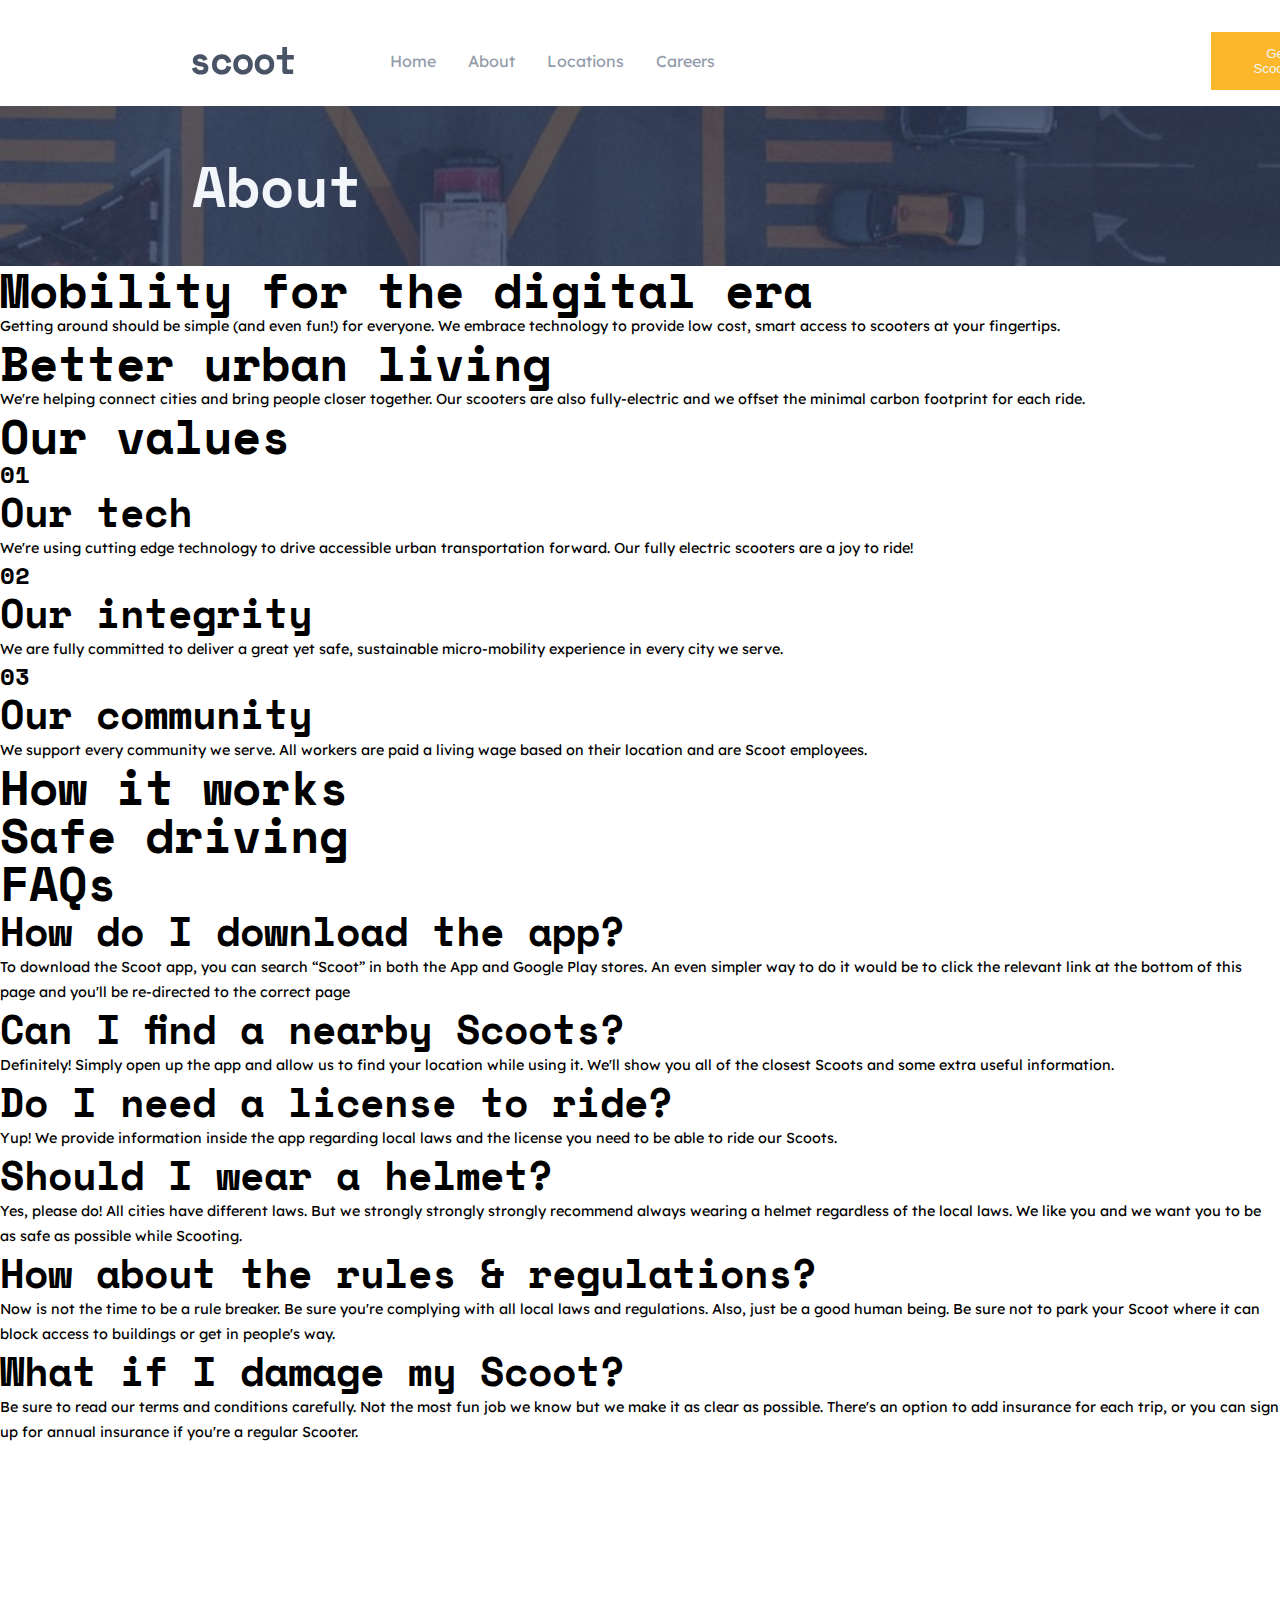
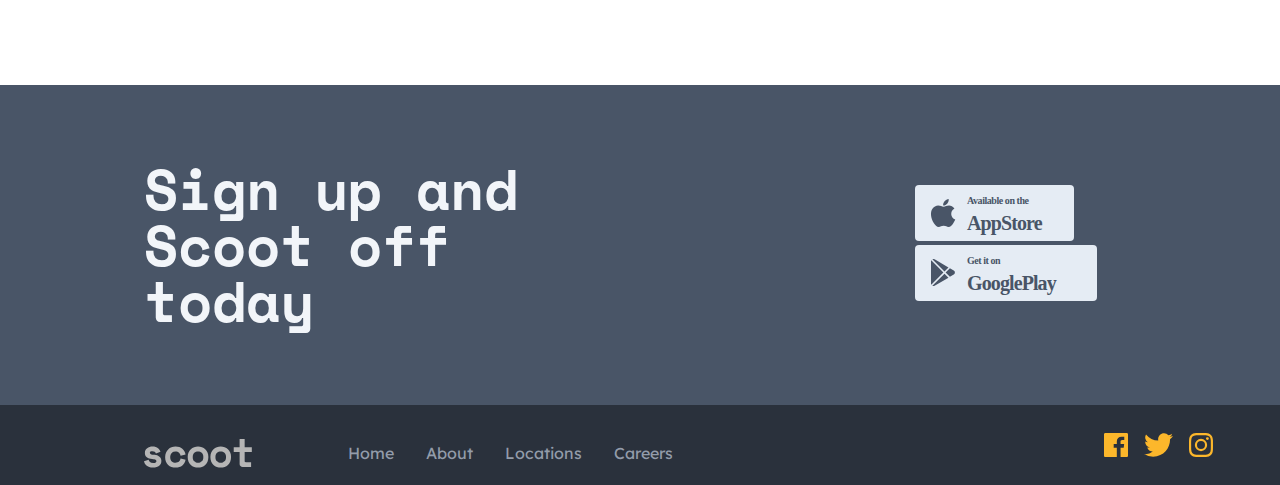
==== about.html @ 9853e3a4 "Update navigation in index.html, about.html, careers.html, locations.html" ====
<!DOCTYPE html>
<html lang="en">
  <head>
    <meta charset="UTF-8" />
    <meta name="viewport" content="width=device-width, initial-scale=1.0" />
    <link rel="stylesheet" href="css/style.css" />

    <link
      rel="icon"
      type="image/png"
      sizes="32x32"
      href="./images/favicon-32x32.png"
    />

    <title>Frontend Mentor | Scoot About</title>
  </head>
  <body>
    <div class="navigation-container">
      <img a href="index.html" src="./assets/logo.svg" alt="logo" />
      <nav>
        <ul>
          <li><a href="index.html">Home</a></li>
          <li><a href="about.html">About</a></li>
          <li><a href="locations.html">Locations</a></li>
          <li><a href="careers.html">Careers</a></li>
        </ul>
      </nav>
      <button>Get Scootin'</button>
    </div>

    <header class="about-header">
      <h1>About</h1>

      <img
        class="steps-circles"
        src="./assets/patterns/white-circles.svg"
        alt=""
      />
    </header>

    <section class="about">
      <div class="mobility">
        <div class="text-left"></div>
        <h2>Mobility for the digital era</h2>
        <p>
          Getting around should be simple (and even fun!) for everyone. We
          embrace technology to provide low cost, smart access to scooters at
          your fingertips.
        </p>

        <div class="about-image-right"></div>
      </div>

      <div class="urban">
        <div class="about-image-left"></div>

        <div class="text-right"></div>
        <h2>Better urban living</h2>
        <p>
          We&apos;re helping connect cities and bring people closer together.
          Our scooters are also fully-electric and we offset the minimal carbon
          footprint for each ride.
        </p>

        <div class="about-image-right"></div>
      </div>
    </section>

    <section class="values">
      <h2 values>Our values</h2>
      <div class="values-1">
        <div class="values-img-1"></div>
        <h4>01</h4>
        <h3>Our tech</h3>
        <p>
          We&apos;re using cutting edge technology to drive accessible urban
          transportation forward. Our fully electric scooters are a joy to ride!
        </p>
      </div>

      <div class="values-2">
        <div class="values-img-2"></div>
        <h4>02</h4>
        <h3>Our integrity</h3>
        <p>
          We are fully committed to deliver a great yet safe, sustainable
          micro-mobility experience in every city we serve.
        </p>
      </div>

      <div class="values-3">
        <div class="values-img-3"></div>
        <h4>03</h4>
        <h3>Our community</h3>
        <p>
          We support every community we serve. All workers are paid a living
          wage based on their location and are Scoot employees.
        </p>
      </div>
    </section>

    <div class="faq">
      <div class="section-headings">
        <h2>How it works</h2>
        <h2>Safe driving</h2>
      </div>    

    <div class="about-accordian">
      <div class="accordian-wrapper">
        <h2>FAQs</h2>
        <div class="accordian">          
            <div class="questions-right">
              <div class="questions-right-1">
                <div class="question-title" id="question-title-1">
                  <h3>How do I download the app?</h3>
                </div>
                <div class="question-responses" id="responses-card-1">
                  <div class="questions-1-card-1">
                    <p>To download the Scoot app, you
                      can search “Scoot” in both the App and Google Play stores. An even simpler
                      way to do it would be to click the relevant link at the bottom of this page
                      and you&apos;ll be re-directed to the correct page</p>
                  </div>
                  <div class="question-title" id="question-title-2">
                    <h3>Can I find a nearby
                      Scoots?</h3>
                  </div>
                  <div class="questions-1-card-2">
                    <p>
                      Definitely! Simply open up the app and allow us to find your
                      location while using it. We'll show you all of the closest Scoots and some
                      extra useful information.
                    </p>
                  </div>
                  <div class="question-title" id="question-title-3">
                    <h3>Do I need a license to ride?</h3>
                  </div>
                  <div class="questions-1-card-3">
                    <p>
                      Yup! We provide
    information inside the app regarding local laws and the license you need to
    be able to ride our Scoots.
                    </p>
                  </div>
                </div>
              </div>
              <!-- END Questions-Right-1 -->

              <div class="questions-right-2">
                <div class="question-title" id="question-title-1">
                  <h3>Should I wear a helmet?</h3>
                </div>
                <div class="question-responses" id="responses-card-1">
                  <div class="questions-1-card-1">
                    <p> Yes, please
                      do! All cities have different laws. But we strongly strongly strongly
                      recommend always wearing a helmet regardless of the local laws. We like you
                      and we want you to be as safe as possible while Scooting.</p>
                  </div>
                  <div class="question-title" id="question-title-2">
                    <h3>How about the
                    rules & regulations?</h3>
                  </div>
                  <div class="questions-1-card-2">
                    <p>
                      Now is not the time to be a rule breaker. Be sure
                      you're complying with all local laws and regulations. Also, just be a good
                      human being. Be sure not to park your Scoot where it can block access to
                      buildings or get in people's way.
                    </p>
                  </div>
                  <div class="question-title" id="question-title-3">
                    <h3> What if I damage my Scoot?</h3>
                  </div>
                  <div class="questions-1-card-3">
                    <p>
                      Be sure to read
                      our terms and conditions carefully. Not the most fun job we know but we make
                      it as clear as possible. There's an option to add insurance for each trip,
                      or you can sign up for annual insurance if you're a regular Scooter.
                    </p>
                  </div>
                </div>
              </div>
              <!-- END Questions-Right-2 -->
            </div>
          </div>
        </div>
      </div>
    </div>
  </section>  

  <section class="sign-up-section">
    <h1>Sign up and Scoot off today</h1>
    <div class="sign-up-links">
      <img src="../assets/icons/app-store.svg" alt="Apple App Store" />
      <img src="../assets/icons/google-play.svg" alt="Google Play" />
    </div>
  </section>

  <footer>
    <div class="footer-navigation-container">
      <img src="./assets/logo.svg" class="filter-white" alt="logo" />

      <div class="footer-nav">
        <ul>
          <li><a href="index.html">Home</a></li>
          <li><a href="about.html">About</a></li>
          <li><a href="locations.html">Locations</a></li>
          <li><a href="careers.html">Careers</a></li>
        </ul>
      </div>
    </div>

    <div class="social">
      <img src="./assets/icons/facebook.svg" alt="facebook" />
      <img src="./assets/icons/twitter.svg" alt="twitter" />
      <img src="./assets/icons/instagram.svg" alt="instagram" />
    </div>
  </footer>
  </body>
</html>
---- css/style.css ----
* {
  margin: 0;
  padding: 0;
}

:root {
  --yellow: #fcb72b;
  --dark-navy: #495567;
  --dim-grey: #939caa;
  --light-grey: #e5ecf4;
  --snow: #f2f5f9;
  --light-yellow: #fff4df;
}

/* Fonts */
@font-face {
  font-family: 'SpaceMono-Bold';
  src: url('../fonts/Space_Mono/SpaceMono-Bold.ttf');
  format: 'true-type';
}

@font-face {
  font-family: 'LexendDeca-Regular';
  src: url('../fonts/Lexend_Deca/static/LexendDeca-Regular.ttf');
  format: 'true-type';
}

/* Base Styles */
h1 {
  font-family: 'SpaceMono-Bold';
  font-size: 3.5rem;
  line-height: 3.5rem;
  character-spacing: -0.15625rem;
  color: var(--snow);
}

h2 {
  font-family: 'SpaceMono-Bold';
  font-size: 3rem;
  line-height: 3rem;
  character-spacing: -0.13375rem;
}

h3 {
  font-family: 'SpaceMono-Bold';
  font-size: 2.5rem;
  line-height: 3rem;
  character-spacing: -0.111875rem;
}

h4 {
  font-family: 'SpaceMono-Bold';
  font-size: 1.5rem;
  line-height: 1.75rem;
  character-spacing: -0.066875rem;
}

p {
  font-family: 'LexendDeca-Regular';
  font-size: 0.9rem;
  line-height: 1.5625rem;
}

/* Buttons */
button {
  background-color: var(--yellow);
  border: 2px solid var(--yellow);
  padding: 0.75rem 2.5rem;
  color: var(--snow);
  transition: all 0.35s;
}

button:hover {
  background-color: #fff;
  border: 2px solid var(--yellow);
  color: var(--yellow);
}

/* Navigation */
.navigation-container {
  display: flex;
  width: 80%;
  margin: 2rem 8rem 1rem 12rem;
  align-items: center;
}

.navigation-container img {
  width: 10%;
  height: 2%;
}

nav ul {
  display: flex;
  width: 90%;
  margin: 0 30rem 0 5rem;
  list-style-type: none;
}

nav a {
  font-family: 'LexendDeca-Regular';
  margin: 0 1rem;
  text-decoration: none;
  color: var(--dim-grey);
}

/* Header: Home Page */
.home-page-header {
  height: 35rem;
  padding: 2rem;
  background: url('../assets/images/home-hero-desktop.jpg') no-repeat 0 0;
  background-position: center;
  background-color: var(--dark-navy);
  overflow: hidden;
}

.home-page-header h1 {
  width: 45%;
  margin: 6rem 0 0 9rem;
}

.home-page-header p {
  height: 0;
  width: 27%;
  margin: 0 0 0 2rem;
  padding: 0;
  color: var(--snow);
}

.steps-paragraph {
  display: flex;
  align-items: center;
  margin: 3rem 0 0 0;
  border: 0;
  height: 0;
}

header button {
  margin: 9rem 0 0 17.5rem;
}

/* About Header */
.about-header {
  display: flex;
  align-items: center;
  padding-left: 12rem;
  height: 10rem;
  background: url('../assets/images/about-hero-desktop.jpg') no-repeat 0 0;
  background-position: center;
  background-color: var(--dark-navy);
  overflow: hidden;
}

.about-header .steps-circles {
  margin: 0 0 0 62rem;
}

/* Careers Header */
.careers-header {
  display: flex;
  align-items: center;
  padding-left: 12rem;
  height: 10rem;
  background: url('../assets/images/careers-locations-hero-desktop.jpg')
    no-repeat 0 0;
  background-position: center;
  background-color: var(--dark-navy);
  overflow: hidden;
}

.careers-header .steps-circles {
  margin: 0 0 0 59rem;
}

/* Locations Header */
.locations-header {
  display: flex;
  align-items: center;
  padding-left: 12rem;
  height: 10rem;
  background: url('../assets/images/careers-locations-hero-desktop.jpg')
    no-repeat 0 0;
  background-position: center;
  background-color: var(--dark-navy);
  overflow: hidden;
}

.locations-header .steps-circles {
  margin: 0 0 0 55rem;
}

/* Arrows */
.steps-arrow {
  margin: 14rem 0 0 3rem;
}

.steps-line {
  margin-top: 5rem;
}

/* Circles */
.steps-circles {
  margin: 0 0 0 83rem;
  height: 3rem;
}

/* Sign-Up Section */
.sign-up-section {
  display: flex;
  align-items: center;
  height: 20rem;
  margin-top: 15rem;
  background: var(--dark-navy);
}

.sign-up-section h1 {
  width: 39%;
  margin: 0 18rem 0 9rem;
}

.sign-up-section img {
  margin-right: 1rem;
}

/* Footer */

/* .navigation-container {
  display: flex;
  width: 80%;
  margin: 2rem 8rem 1rem 12rem;
  align-items: center;
}

.navigation-container img {
  width: 10%;
  height: 2%;
}

nav ul {
  display: flex;
  width: 90%;
  margin: 0 30rem 0 5rem;
  list-style-type: none;
}

nav a {
  font-family: 'LexendDeca-Regular';
  margin: 0 1rem;
  text-decoration: none;
  color: var(--dim-grey);
} */

footer {
  display: flex;
  align-items: center;
  height: 5rem;
  background-color: #2a313c;
}

.footer-navigation-container {
  display: flex;
  width: 75%;
  margin: 2rem 0 1rem 9rem;
  align-items: center;
}

.footer-nav ul {
  display: flex;
  width: 90%;
  margin: 0 25rem 0 5rem;
  list-style-type: none;
}

.footer-nav a {
  font-family: 'LexendDeca-Regular';
  margin: 0 1rem;
  text-decoration: none;
  color: var(--dim-grey);
}

.filter-white {
  filter: invert(99%) sepia(14%) saturate(1%) hue-rotate(178deg)
    brightness(103%) contrast(100%);
}

.social {
  display: flex;
  height: 1.5rem;
}

.social img {
  margin-right: 1rem;
}
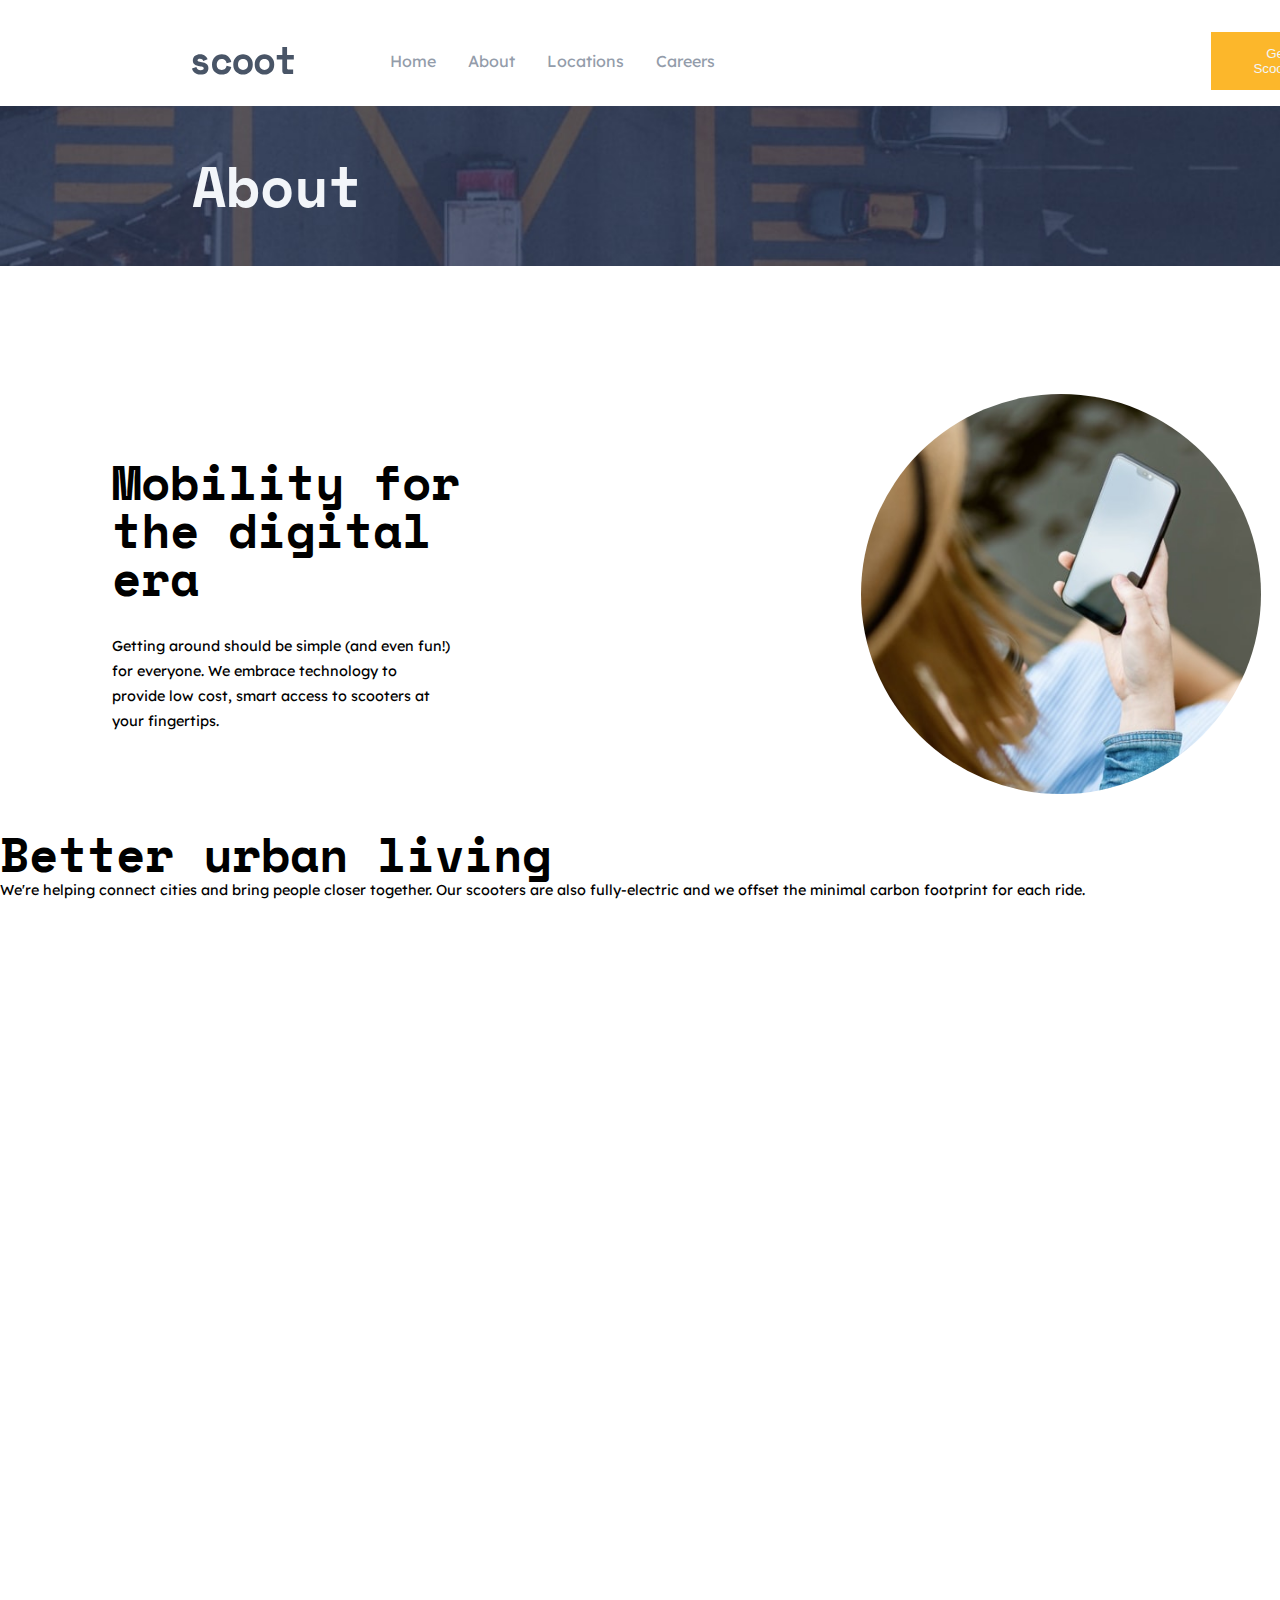
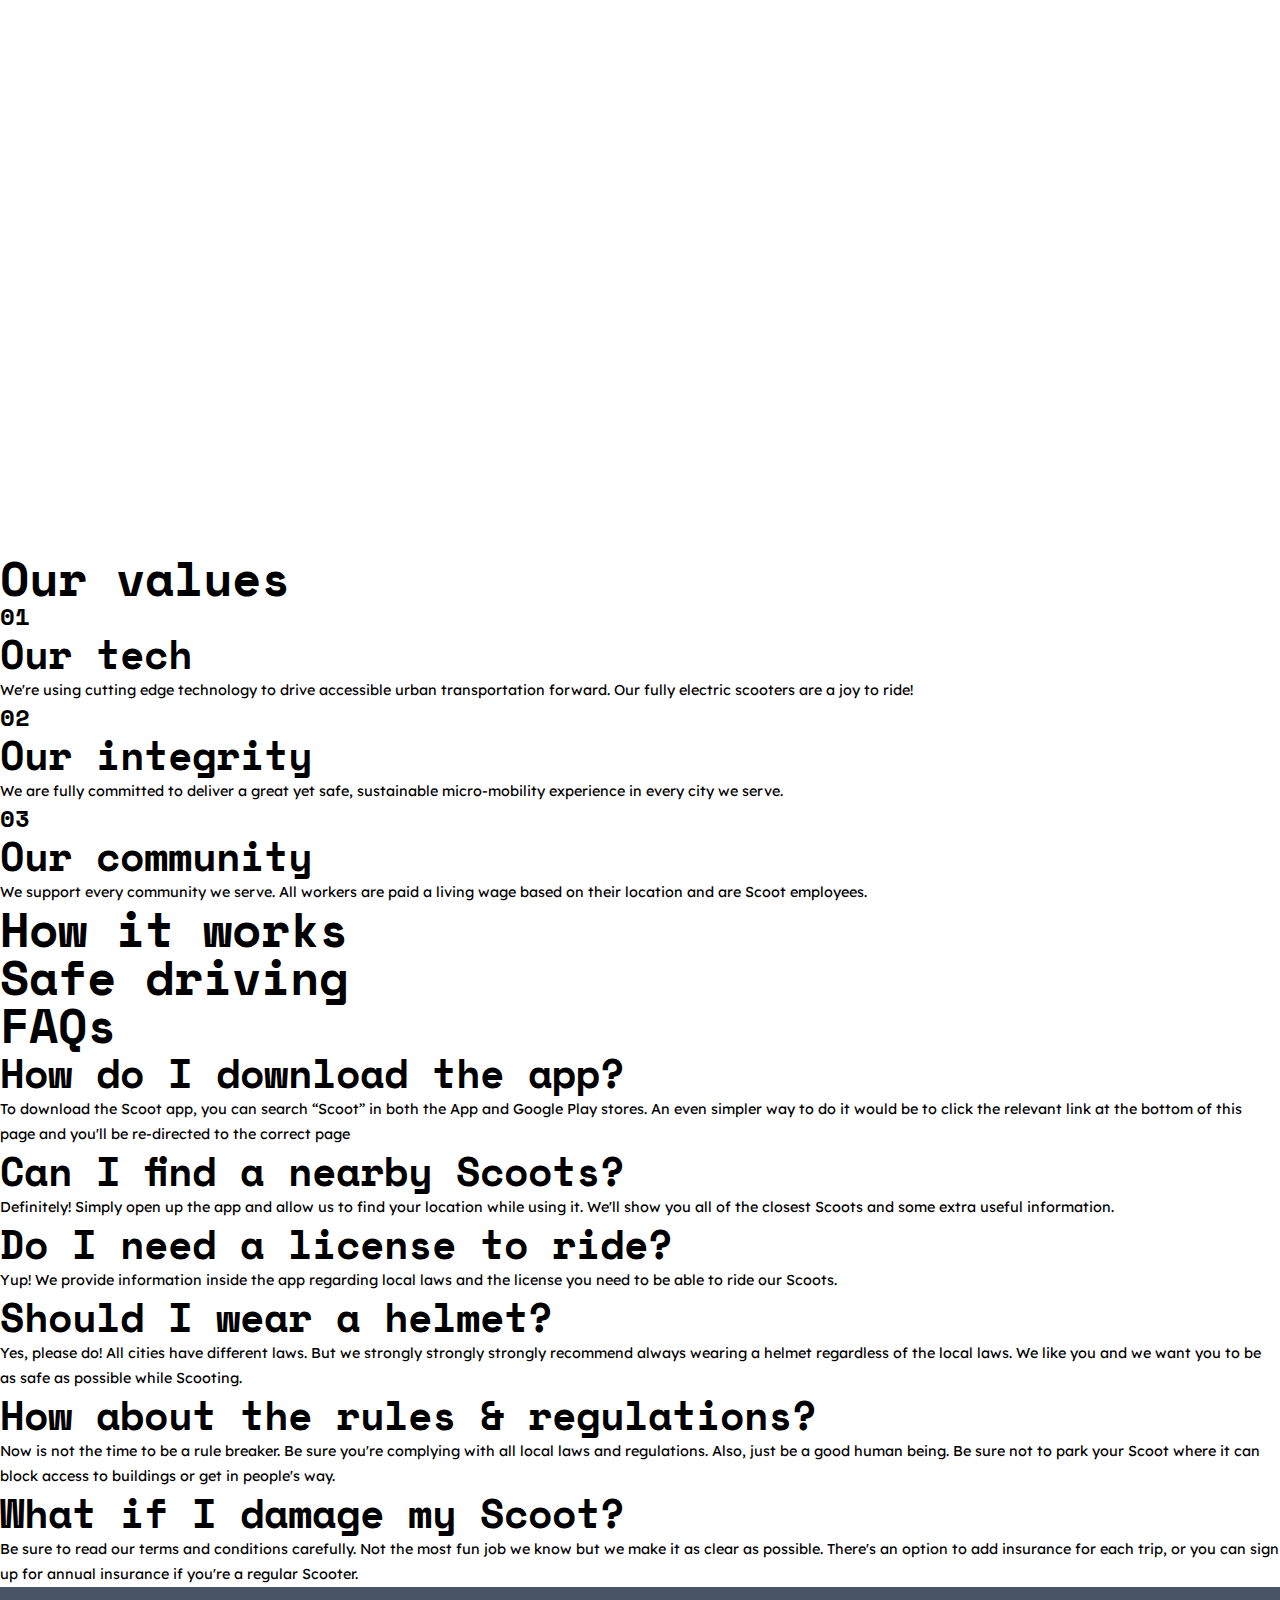
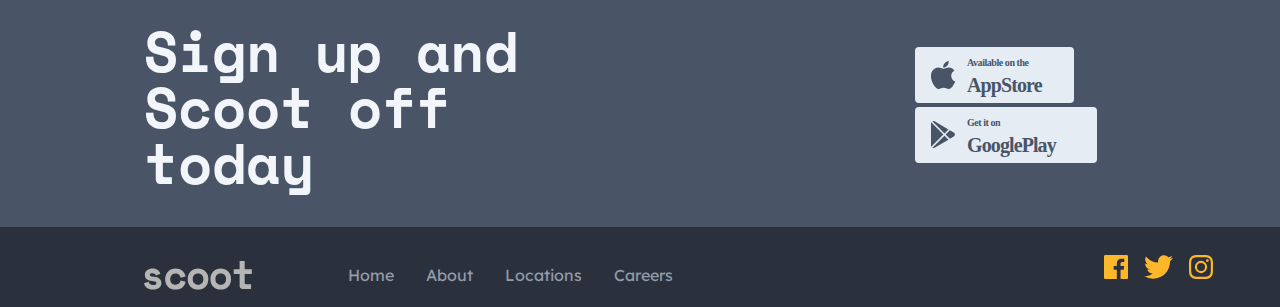
==== commit 20f68daa: "Continue building mobile version of index.html, continue building about.html" ====
--- a/about.html
+++ b/about.html
@@ -38,21 +38,28 @@
       />
     </header>
 
-    <section class="about">
-      <div class="mobility">
-        <div class="text-left"></div>
-        <h2>Mobility for the digital era</h2>
+    <section class="benefits-section">
+      <div class="benefit-1">
+        <div class="text-left">
+          <h2>Mobility for the digital era</h2>
         <p>
           Getting around should be simple (and even fun!) for everyone. We
           embrace technology to provide low cost, smart access to scooters at
           your fingertips.
         </p>
-
-        <div class="about-image-right"></div>
+        </div>
+        
+
+        <div class="benefits-image-right">
+          <img src="./assets/images/digital-era.jpg" alt="Woman using app" />
+          <div class="benefits-circle">
+            <img src="./assets/patterns/circle.svg" alt="Circle" />
+          </div>    
+        </div>
       </div>
 
       <div class="urban">
-        <div class="about-image-left"></div>
+        <div class="benefits-image-left"></div>
 
         <div class="text-right"></div>
         <h2>Better urban living</h2>
@@ -193,8 +200,8 @@
   <section class="sign-up-section">
     <h1>Sign up and Scoot off today</h1>
     <div class="sign-up-links">
-      <img src="../assets/icons/app-store.svg" alt="Apple App Store" />
-      <img src="../assets/icons/google-play.svg" alt="Google Play" />
+      <img src="./assets/icons/app-store.svg" alt="Apple App Store" />
+      <img src="./assets/icons/google-play.svg" alt="Google Play" />
     </div>
   </section>
 
--- a/css/style.css
+++ b/css/style.css
@@ -20,6 +20,12 @@
 }
 
 @font-face {
+  font-family: 'SpaceMono-Regular';
+  src: url('../fonts/Space_Mono/SpaceMono-Regular.ttf');
+  format: 'true-type';
+}
+
+@font-face {
   font-family: 'LexendDeca-Regular';
   src: url('../fonts/Lexend_Deca/static/LexendDeca-Regular.ttf');
   format: 'true-type';
@@ -103,12 +109,19 @@
   color: var(--dim-grey);
 }
 
+/* Mobile Navigation */
+@media only screen and (max-width: 600px) {
+  .navigation-container {
+    display: none;
+  }
+}
+
 /* Header: Home Page */
 .home-page-header {
   height: 35rem;
-  padding: 2rem;
   background: url('../assets/images/home-hero-desktop.jpg') no-repeat 0 0;
   background-position: center;
+  background-size: cover;
   background-color: var(--dark-navy);
   overflow: hidden;
 }
@@ -138,14 +151,63 @@
   margin: 9rem 0 0 17.5rem;
 }
 
+/* Mobile Header: Home Page */
+@media only screen and (max-width: 600px) {
+  .home-page-header {
+    height: 45rem;
+    background: url('../assets/images/home-hero-mobile.jpg') no-repeat 0 0;
+    background-size: cover;
+    overflow: hidden;
+  }
+
+  .home-page-header h1 {
+    font-family: 'SpaceMono-Regular';
+    font-size: 2.5rem;
+    text-align: center;
+    width: 95%;
+    margin: 6rem auto;
+    margin-bottom: 6rem;
+  }
+
+  .home-page-header p {
+    width: 71%;
+    text-align: center;
+    margin: 0 auto;
+    margin-bottom: 3rem;
+  }
+
+  .steps-paragraph {
+    display: flex;
+    align-items: center;
+    margin: 3rem 0 0 0;
+    border: 0;
+    height: 0;
+  }
+
+  .steps-arrow {
+    display: none;
+  }
+
+  .steps-line {
+    display: none;
+  }
+
+  header button {
+    margin: 9rem;
+    width: 40%;
+  }
+}
+
 /* About Header */
 .about-header {
   display: flex;
   align-items: center;
   padding-left: 12rem;
+  margin-bottom: 8rem;
   height: 10rem;
   background: url('../assets/images/about-hero-desktop.jpg') no-repeat 0 0;
   background-position: center;
+  background-size: cover;
   background-color: var(--dark-navy);
   overflow: hidden;
 }
@@ -163,6 +225,7 @@
   background: url('../assets/images/careers-locations-hero-desktop.jpg')
     no-repeat 0 0;
   background-position: center;
+  background-size: cover;
   background-color: var(--dark-navy);
   overflow: hidden;
 }
@@ -180,12 +243,266 @@
   background: url('../assets/images/careers-locations-hero-desktop.jpg')
     no-repeat 0 0;
   background-position: center;
+  background-size: cover;
   background-color: var(--dark-navy);
   overflow: hidden;
 }
 
 .locations-header .steps-circles {
   margin: 0 0 0 55rem;
+}
+
+/* Steps Section */
+.steps-section {
+  margin: 10rem 0 10rem 7rem;
+}
+
+.section-cards {
+  display: flex;
+}
+
+.steps-icon {
+  margin: 2rem 0;
+}
+
+.section-cards h4 {
+  margin: 2rem 0;
+}
+
+.section-cards p {
+  width: 67%;
+}
+
+/* Steps Section Mobile */
+@media only screen and (max-width: 600px) {
+  .steps-section {
+    margin: 10rem 0;
+  }
+
+  .section-cards {
+    flex-direction: column;
+  }
+
+  .steps-icon {
+    width: 15%;
+    margin: 4rem auto;
+    margin-bottom: 2rem;
+  }
+
+  .section-cards h4 {
+    width: 75%;
+    margin: 2rem 7rem;
+  }
+
+  .section-cards p {
+    text-align: center;
+    width: 67%;
+    margin: 0 5rem;
+  }
+}
+
+/* Benefits Section */
+.benefits-section {
+  overflow: hidden;
+  height: 110rem;
+}
+
+.text-left {
+  width: 100%;
+  margin: 4rem 5rem 0 0;
+}
+
+.text-left h2 {
+  width: 65%;
+}
+
+.text-left p {
+  width: 55%;
+  margin: 2rem 0;
+}
+
+.text-right {
+  width: 100%;
+  margin: 2rem 0 0 40rem;
+}
+
+.text-right h2 {
+  width: 80%;
+}
+
+.text-right p {
+  width: 72%;
+  margin: 2rem 0;
+}
+
+.benefits-btn {
+  margin-bottom: 2rem;
+}
+
+.benefit-1,
+.benefit-3 {
+  display: flex;
+  padding: 0 0 0 7rem;
+}
+
+.benefit-2 {
+  display: flex;
+  justify-content: space-between;
+  padding: 0 7rem 0 0;
+  width: 100%;
+}
+
+.benefit-2,
+.benefit-3 {
+  margin-top: 12rem;
+}
+
+.benefits-image-right {
+  display: flex;
+  width: 40%;
+}
+
+.benefits-image-right img {
+  height: 25rem;
+  border-radius: 50%;
+  margin: 0 3rem;
+  margin-right: 0;
+}
+
+.benefits-image-left {
+  display: flex;
+  width: 40%;
+  margin-left: -20rem;
+}
+
+.benefits-image-left img {
+  height: 25rem;
+  border-radius: 50%;
+  margin: 0 3rem 0 0;
+}
+
+.benefits-arrow-icon-1 {
+  position: relative;
+  margin: -8rem 0 0 55rem;
+}
+
+.benefits-arrow-icon-2 {
+  position: relative;
+  margin: 2rem 0 0 -28rem;
+}
+
+.benefits-arrow-icon-3 {
+  position: relative;
+  margin: -18rem 0 0 65rem;
+}
+
+/* Benefits Section: Mobile */
+@media only screen and (max-width: 600px) {
+  .benefits-section {
+    flex-direction: column;
+    overflow: hidden;
+    height: 110rem;
+  }
+
+  .text-left {
+    width: 90%;
+    margin: 4rem 0;
+  }
+
+  .text-left h2 {
+    font-size: 2rem;
+    text-align: center;
+    width: 90%;
+  }
+
+  .text-left p {
+    font-size: 1rem;
+    text-align: center;
+    width: 90%;
+    margin: 2rem 0;
+  }
+
+  .text-right {
+    width: 90%;
+    margin: 2rem 0 0 40rem;
+  }
+
+  .text-right h2 {
+    font-size: 0.5rem;
+    text-align: center;
+    width: 90%;
+  }
+
+  .text-right p {
+    width: 72%;
+    margin: 2rem 0;
+  }
+
+  .benefits-btn {
+    margin-bottom: 2rem;
+    width: 50%;
+    margin: 0 4rem;
+  }
+
+  .benefit-1,
+  .benefit-3 {
+    flex-direction: column-reverse;
+    padding: 1rem;
+  }
+
+  .benefit-2 {
+    flex-direction: column;
+    padding: 0 7rem 0 0;
+    width: 100%;
+  }
+
+  .benefit-2,
+  .benefit-3 {
+    margin-top: 12rem;
+  }
+
+  .benefits-image-right {
+    flex-direction: column;
+    width: 90%;
+  }
+
+  .benefits-image-right img {
+    height: 20rem;
+    border-radius: 50%;
+    margin: 0 3rem;
+    margin-right: 0;
+  }
+
+  .benefits-image-left {
+    flex-direction: column-reverse;
+    width: 40%;
+    margin-left: -20rem;
+  }
+
+  .benefits-image-left img {
+    height: 25rem;
+    border-radius: 50%;
+    margin: 0 3rem 0 0;
+  }
+
+  .benefits-circle {
+    display: none;
+  }
+
+  .benefits-arrow-icon-1 {
+    position: relative;
+    margin: -8rem 0 0 55rem;
+  }
+
+  .benefits-arrow-icon-2 {
+    position: relative;
+    margin: 2rem 0 0 -28rem;
+  }
+
+  .benefits-arrow-icon-3 {
+    position: relative;
+    margin: -18rem 0 0 65rem;
+  }
 }
 
 /* Arrows */
@@ -193,22 +510,31 @@
   margin: 14rem 0 0 3rem;
 }
 
-.steps-line {
-  margin-top: 5rem;
+.steps-background {
+  filter: invert(99%) sepia(14%) saturate(1%) hue-rotate(178deg)
+    brightness(103%) contrast(100%);
+  opacity: 25%;
+  length: 2000px;
 }
 
 /* Circles */
 .steps-circles {
-  margin: 0 0 0 83rem;
+  margin: 0 0 0 85rem;
   height: 3rem;
+}
+
+/* Circles: Mobile */
+@media only screen and (max-width: 600px) {
+  .steps-circles {
+    display: none;
+  }
 }
 
 /* Sign-Up Section */
 .sign-up-section {
   display: flex;
   align-items: center;
-  height: 20rem;
-  margin-top: 15rem;
+  height: 15rem;
   background: var(--dark-navy);
 }
 
@@ -222,33 +548,6 @@
 }
 
 /* Footer */
-
-/* .navigation-container {
-  display: flex;
-  width: 80%;
-  margin: 2rem 8rem 1rem 12rem;
-  align-items: center;
-}
-
-.navigation-container img {
-  width: 10%;
-  height: 2%;
-}
-
-nav ul {
-  display: flex;
-  width: 90%;
-  margin: 0 30rem 0 5rem;
-  list-style-type: none;
-}
-
-nav a {
-  font-family: 'LexendDeca-Regular';
-  margin: 0 1rem;
-  text-decoration: none;
-  color: var(--dim-grey);
-} */
-
 footer {
   display: flex;
   align-items: center;
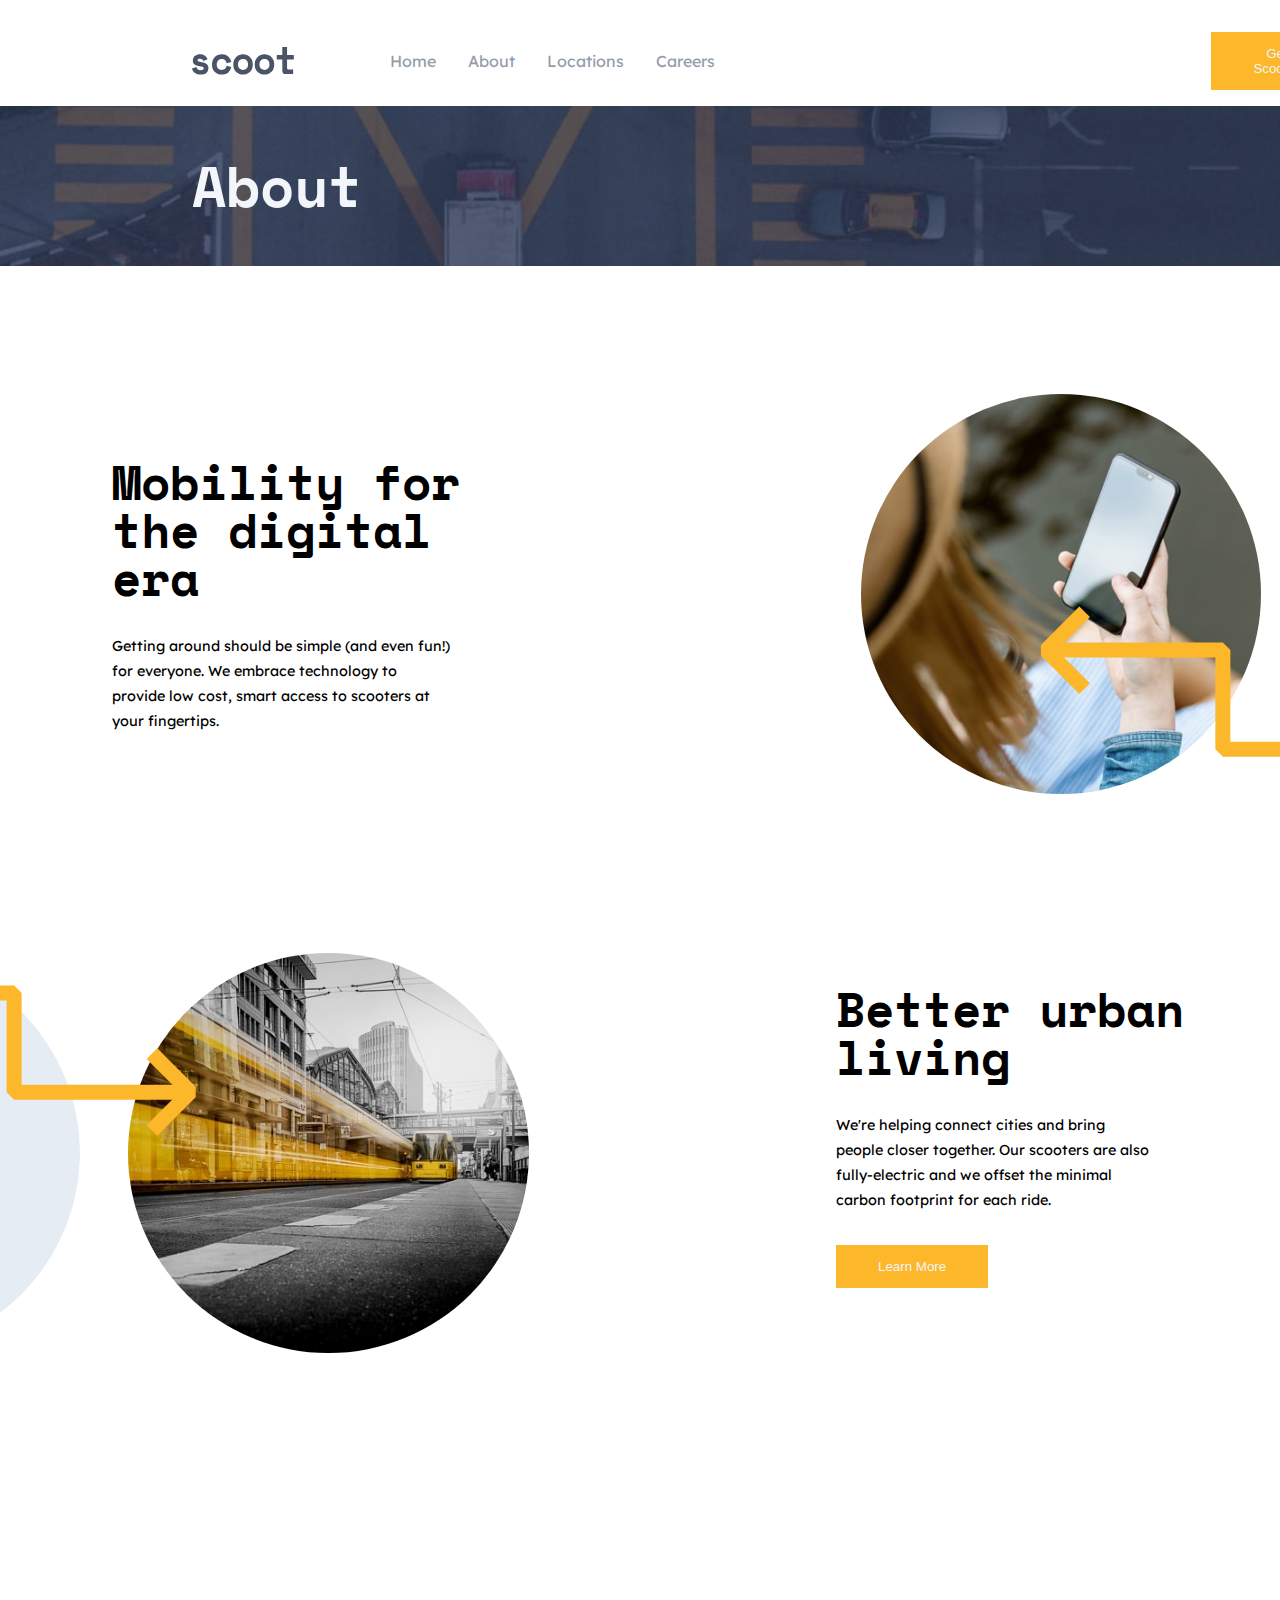
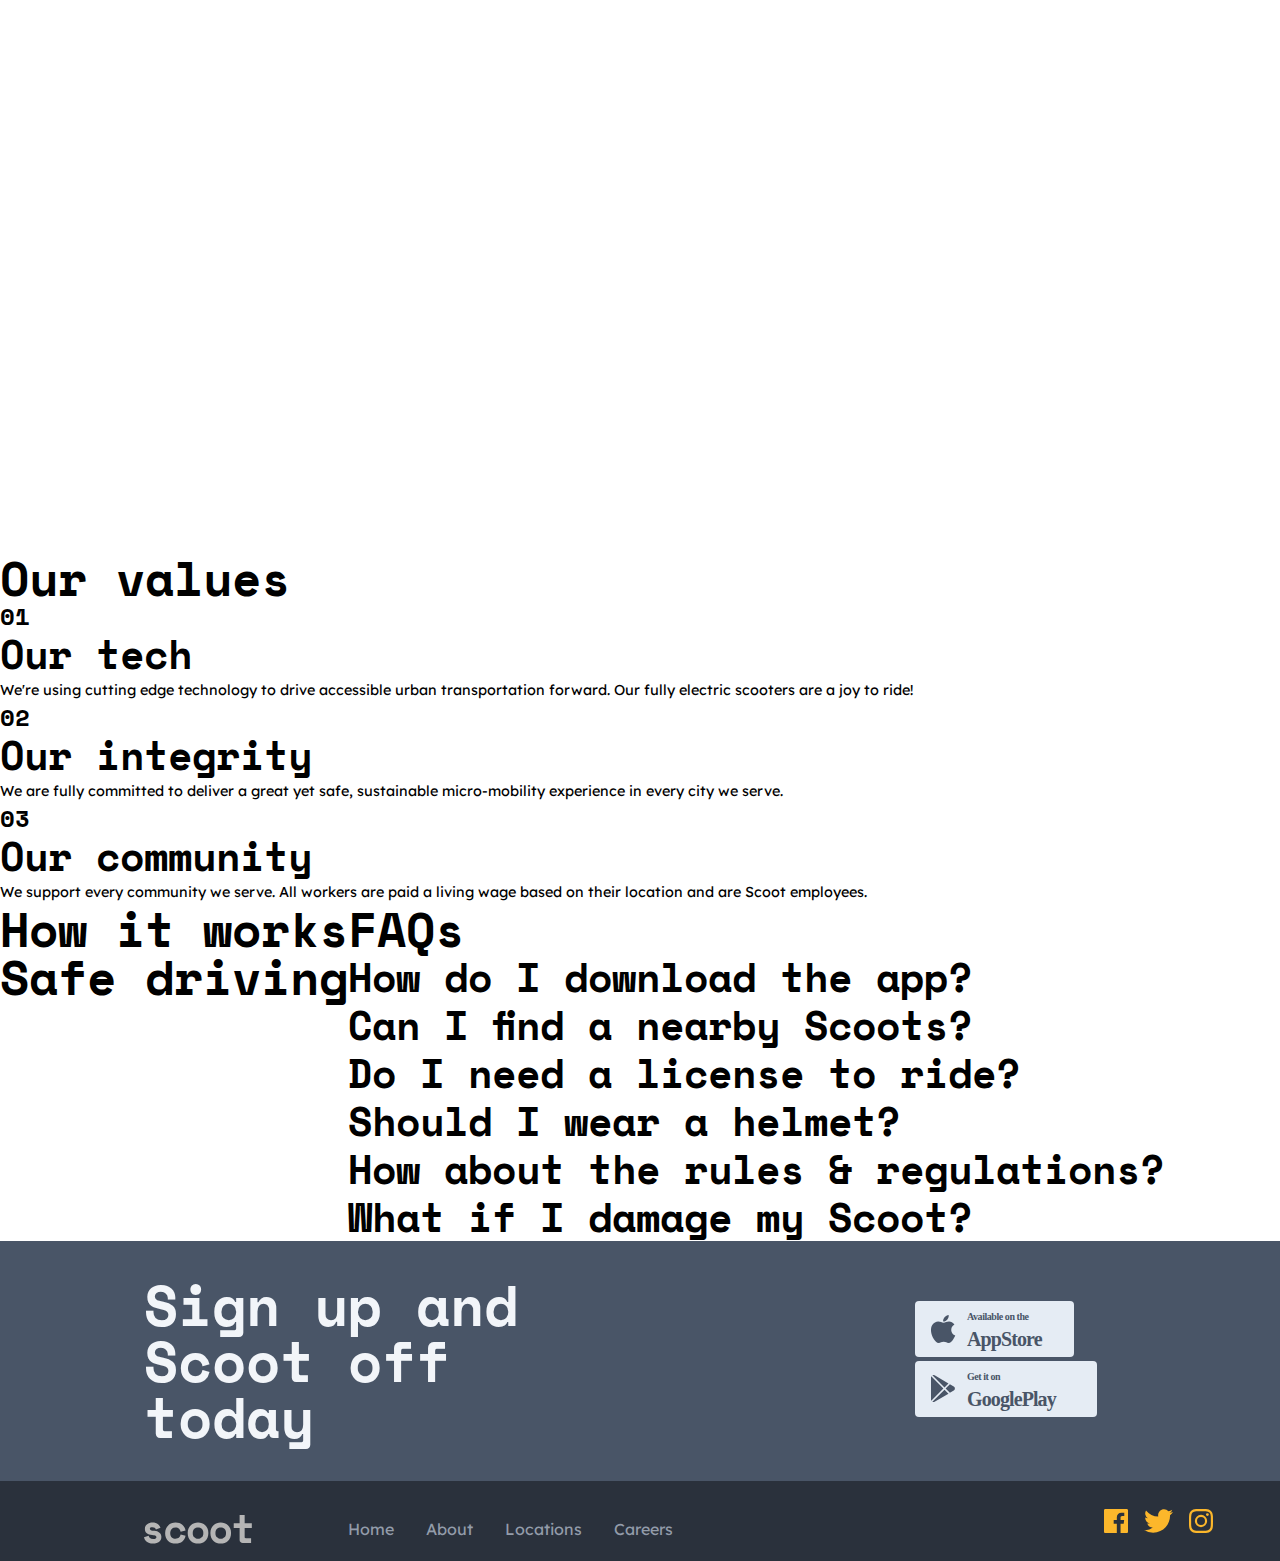
==== commit bad7fa63: "Finish building benefits section and begin building Accordian FAQ section of about.html" ====
--- a/about.html
+++ b/about.html
@@ -58,18 +58,32 @@
         </div>
       </div>
 
-      <div class="urban">
-        <div class="benefits-image-left"></div>
-
-        <div class="text-right"></div>
-        <h2>Better urban living</h2>
-        <p>
-          We&apos;re helping connect cities and bring people closer together.
+      <div class="benefits-arrow-icon-1">
+        <img src="./assets/patterns/left-upward-arrow.svg" alt="Arrow Icon" />
+      </div>
+
+      <div class="benefit-2">
+        <div class="benefits-image-left">
+          <div class="benefits-circle">
+            <img src="./assets/patterns/circle.svg" alt="Circle" />
+          </div>
+
+          <img src="./assets/images/better-living.jpg" alt="City Street" />
+        </div>
+
+        <div class="benefits-arrow-icon-2">
+          <img src="./assets/patterns/right-arrow.svg" alt="Arrow Icon" />
+        </div>
+
+        <div class="text-right">
+          <h2>Better urban living</h2>
+          <p>
+            We&apos;re helping connect cities and bring people closer together.
           Our scooters are also fully-electric and we offset the minimal carbon
           footprint for each ride.
-        </p>
-
-        <div class="about-image-right"></div>
+          </p>
+          <button class="benefits-btn">Learn More</button>
+        </div>
       </div>
     </section>
 
@@ -117,78 +131,76 @@
         <h2>FAQs</h2>
         <div class="accordian">          
             <div class="questions-right">
-              <div class="questions-right-1">
-                <div class="question-title" id="question-title-1">
+              <ul>
+                <li class="question-title" id="question-title-1">
                   <h3>How do I download the app?</h3>
-                </div>
-                <div class="question-responses" id="responses-card-1">
-                  <div class="questions-1-card-1">
+                </li>
+                <li class="question-responses" id="responses-card-1">
                     <p>To download the Scoot app, you
                       can search “Scoot” in both the App and Google Play stores. An even simpler
                       way to do it would be to click the relevant link at the bottom of this page
                       and you&apos;ll be re-directed to the correct page</p>
-                  </div>
-                  <div class="question-title" id="question-title-2">
+                    </li>
+                  <li class="question-title" id="question-title-2">
                     <h3>Can I find a nearby
                       Scoots?</h3>
-                  </div>
-                  <div class="questions-1-card-2">
+                  </li>
+                  <li class="question-responses" id="responses-card-1">
                     <p>
                       Definitely! Simply open up the app and allow us to find your
                       location while using it. We'll show you all of the closest Scoots and some
                       extra useful information.
                     </p>
-                  </div>
-                  <div class="question-title" id="question-title-3">
+                  </li>
+                  <li class="question-title" id="question-title-3">
                     <h3>Do I need a license to ride?</h3>
-                  </div>
-                  <div class="questions-1-card-3">
+                  </li>
+                  <li class="question-responses" id="responses-card-1">
                     <p>
                       Yup! We provide
     information inside the app regarding local laws and the license you need to
     be able to ride our Scoots.
                     </p>
-                  </div>
-                </div>
-              </div>
+                  </li>
+                </li>
+              </ul>
               <!-- END Questions-Right-1 -->
 
-              <div class="questions-right-2">
-                <div class="question-title" id="question-title-1">
+              <ul>
+                <li class="question-title" id="question-title-1">
                   <h3>Should I wear a helmet?</h3>
-                </div>
-                <div class="question-responses" id="responses-card-1">
-                  <div class="questions-1-card-1">
+                </li>
+                <li class="question-responses" id="responses-card-1">
                     <p> Yes, please
                       do! All cities have different laws. But we strongly strongly strongly
                       recommend always wearing a helmet regardless of the local laws. We like you
                       and we want you to be as safe as possible while Scooting.</p>
-                  </div>
-                  <div class="question-title" id="question-title-2">
+                    </li>
+                  <li class="question-title" id="question-title-2">
                     <h3>How about the
                     rules & regulations?</h3>
-                  </div>
-                  <div class="questions-1-card-2">
+                  </li>
+                  <li class="question-responses" id="responses-card-1">
                     <p>
                       Now is not the time to be a rule breaker. Be sure
                       you're complying with all local laws and regulations. Also, just be a good
                       human being. Be sure not to park your Scoot where it can block access to
                       buildings or get in people's way.
                     </p>
-                  </div>
-                  <div class="question-title" id="question-title-3">
+                  </li>
+                  <li class="question-title" id="question-title-3">
                     <h3> What if I damage my Scoot?</h3>
-                  </div>
-                  <div class="questions-1-card-3">
+                  </li>
+                  <li class="question-responses" id="responses-card-1">
                     <p>
                       Be sure to read
                       our terms and conditions carefully. Not the most fun job we know but we make
                       it as clear as possible. There's an option to add insurance for each trip,
                       or you can sign up for annual insurance if you're a regular Scooter.
                     </p>
-                  </div>
+                  </li>
                 </div>
-              </div>
+              </ul>
               <!-- END Questions-Right-2 -->
             </div>
           </div>
@@ -225,5 +237,7 @@
       <img src="./assets/icons/instagram.svg" alt="instagram" />
     </div>
   </footer>
+  <script src="https://ajax.googleapis.com/ajax/libs/jquery/2.2.2/jquery.min.js"></script>
+  <script src="./js/script.js"></script>
   </body>
 </html>
--- a/css/style.css
+++ b/css/style.css
@@ -216,6 +216,19 @@
   margin: 0 0 0 62rem;
 }
 
+/* FAQ Accordian */
+.faq {
+  display: flex;
+}
+
+ul li {
+  list-style: none;
+}
+
+.faq li.question-responses {
+  display: none;
+}
+
 /* Careers Header */
 .careers-header {
   display: flex;
@@ -383,7 +396,7 @@
 
 .benefits-arrow-icon-1 {
   position: relative;
-  margin: -8rem 0 0 55rem;
+  margin: -12rem 0 0 65rem;
 }
 
 .benefits-arrow-icon-2 {
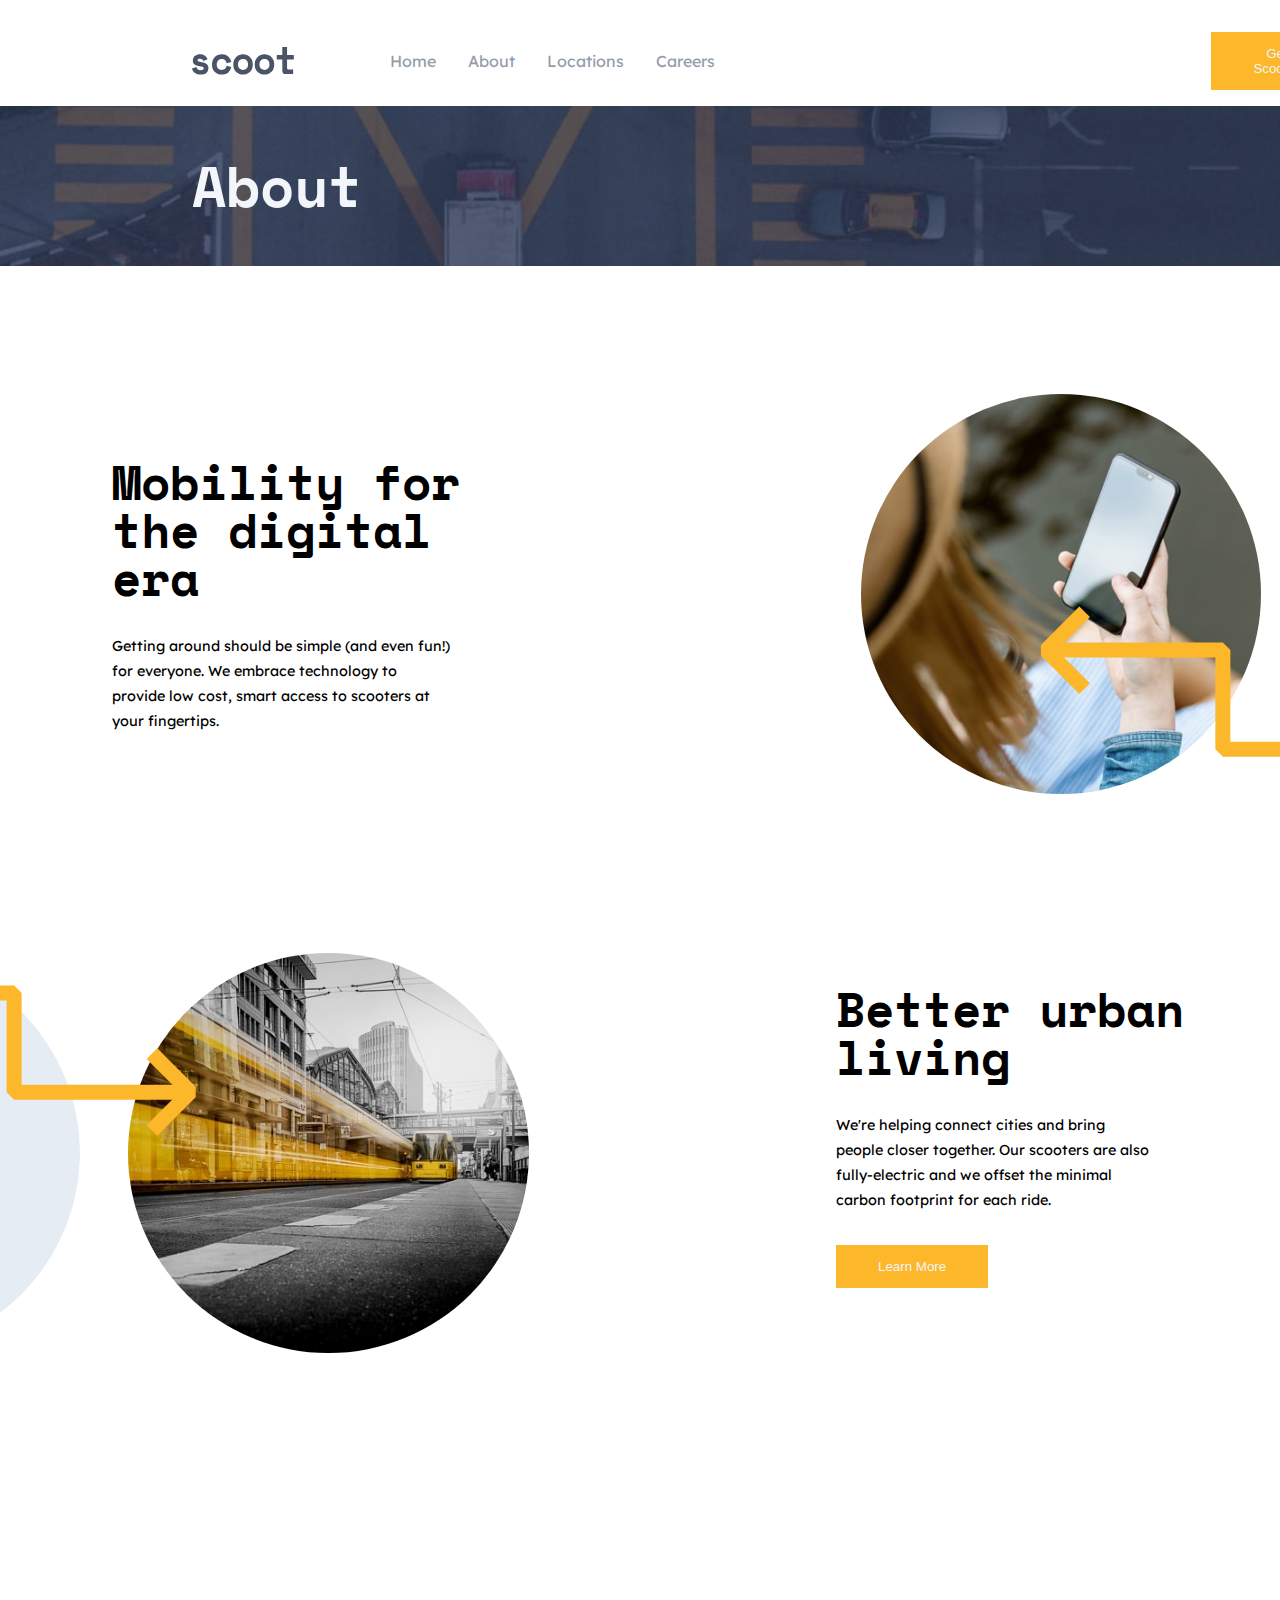
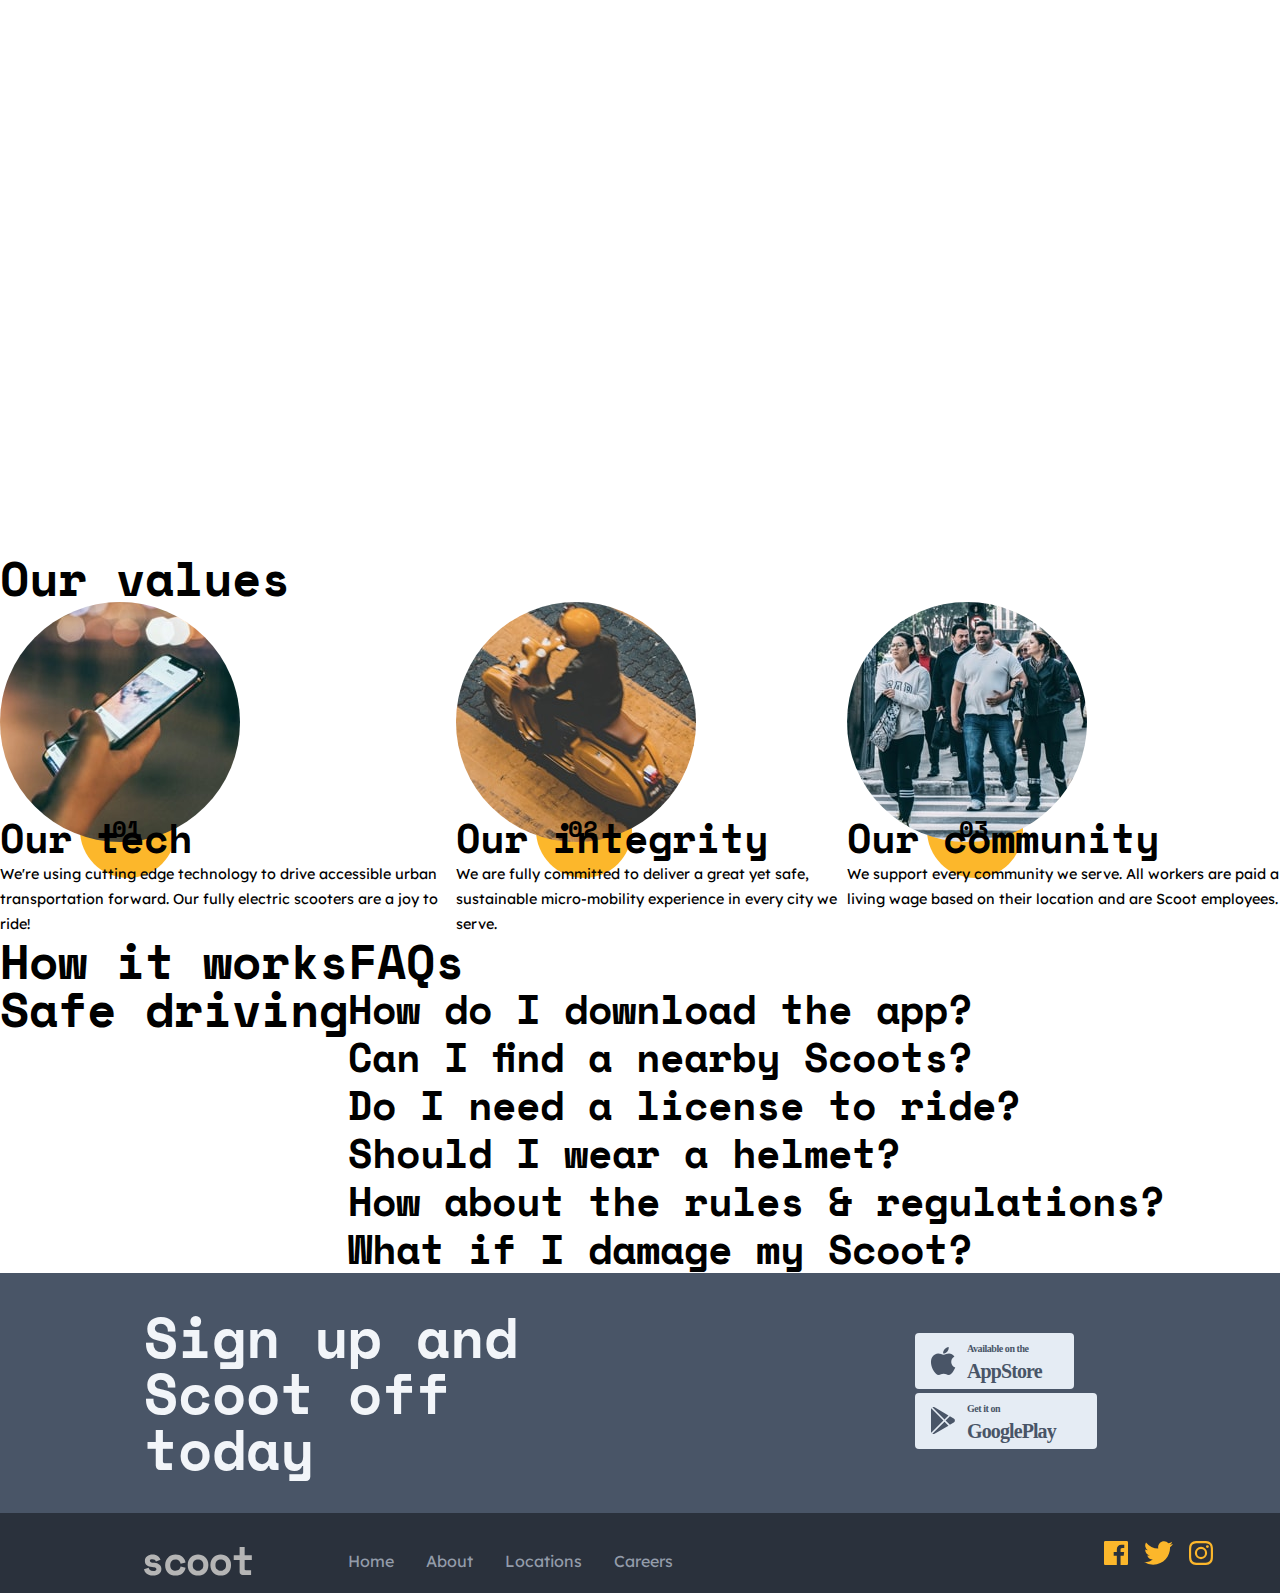
==== commit b8a0ac46: "Begin building Values Section of about.html" ====
--- a/about.html
+++ b/about.html
@@ -89,35 +89,44 @@
 
     <section class="values">
       <h2 values>Our values</h2>
-      <div class="values-1">
-        <div class="values-img-1"></div>
-        <h4>01</h4>
-        <h3>Our tech</h3>
-        <p>
-          We&apos;re using cutting edge technology to drive accessible urban
-          transportation forward. Our fully electric scooters are a joy to ride!
-        </p>
-      </div>
-
-      <div class="values-2">
-        <div class="values-img-2"></div>
-        <h4>02</h4>
-        <h3>Our integrity</h3>
-        <p>
-          We are fully committed to deliver a great yet safe, sustainable
-          micro-mobility experience in every city we serve.
-        </p>
-      </div>
-
-      <div class="values-3">
-        <div class="values-img-3"></div>
-        <h4>03</h4>
-        <h3>Our community</h3>
-        <p>
-          We support every community we serve. All workers are paid a living
-          wage based on their location and are Scoot employees.
-        </p>
-      </div>
+      <div class="values-cards">
+        <div class="values-1">
+          <div class="values-img-1">
+            <img src="./assets/images/our-tech.jpg" alt="iPhone">
+          </div>
+          <h4>01</h4>
+          <h3>Our tech</h3>
+          <p>
+            We&apos;re using cutting edge technology to drive accessible urban
+            transportation forward. Our fully electric scooters are a joy to ride!
+          </p>
+        </div>
+  
+        <div class="values-2">
+          <div class="values-img-2">
+            <img src="./assets/images/our-integrity.jpg" alt="scooter">
+          </div>
+          <h4>02</h4>
+          <h3>Our integrity</h3>
+          <p>
+            We are fully committed to deliver a great yet safe, sustainable
+            micro-mobility experience in every city we serve.
+          </p>
+        </div>
+  
+        <div class="values-3">
+          <div class="values-img-3">
+            <img src="./assets/images/our-community.jpg" alt="community of people">
+          </div>
+          <h4>03</h4>
+          <h3>Our community</h3>
+          <p>
+            We support every community we serve. All workers are paid a living
+            wage based on their location and are Scoot employees.
+          </p>
+        </div>
+      </div>
+      
     </section>
 
     <div class="faq">
--- a/css/style.css
+++ b/css/style.css
@@ -518,6 +518,30 @@
   }
 }
 
+/* Values */
+.values-cards {
+  display: flex;
+}
+
+.values-1 img,
+.values-2 img,
+.values-3 img {
+  border-radius: 50%;
+  z-index: 0;
+}
+
+.values-1 h4,
+.values-2 h4,
+.values-3 h4 {
+  height: 2rem;
+  width: 2rem;
+  padding: 2rem;
+  background: var(--yellow);
+  border-radius: 50%;
+  margin: -4rem 5rem;
+  z-index: 9999;
+}
+
 /* Arrows */
 .steps-arrow {
   margin: 14rem 0 0 3rem;
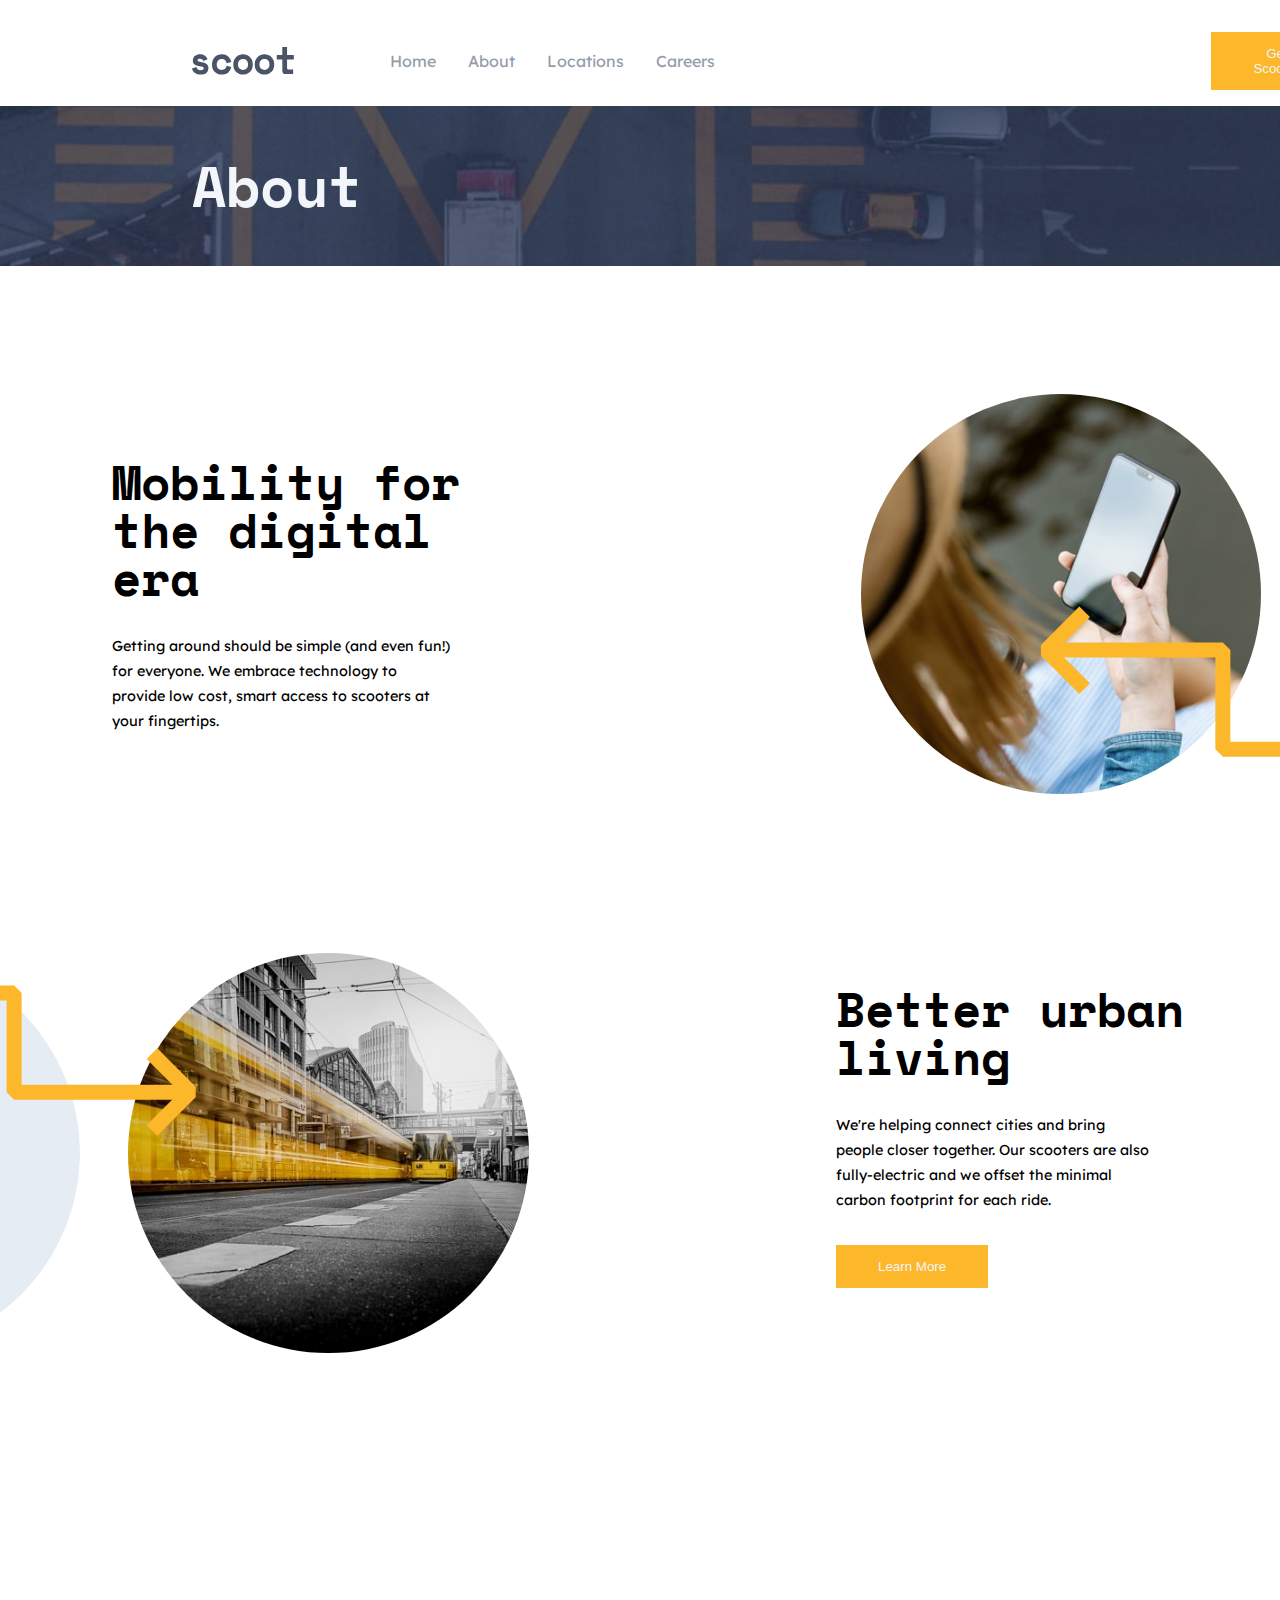
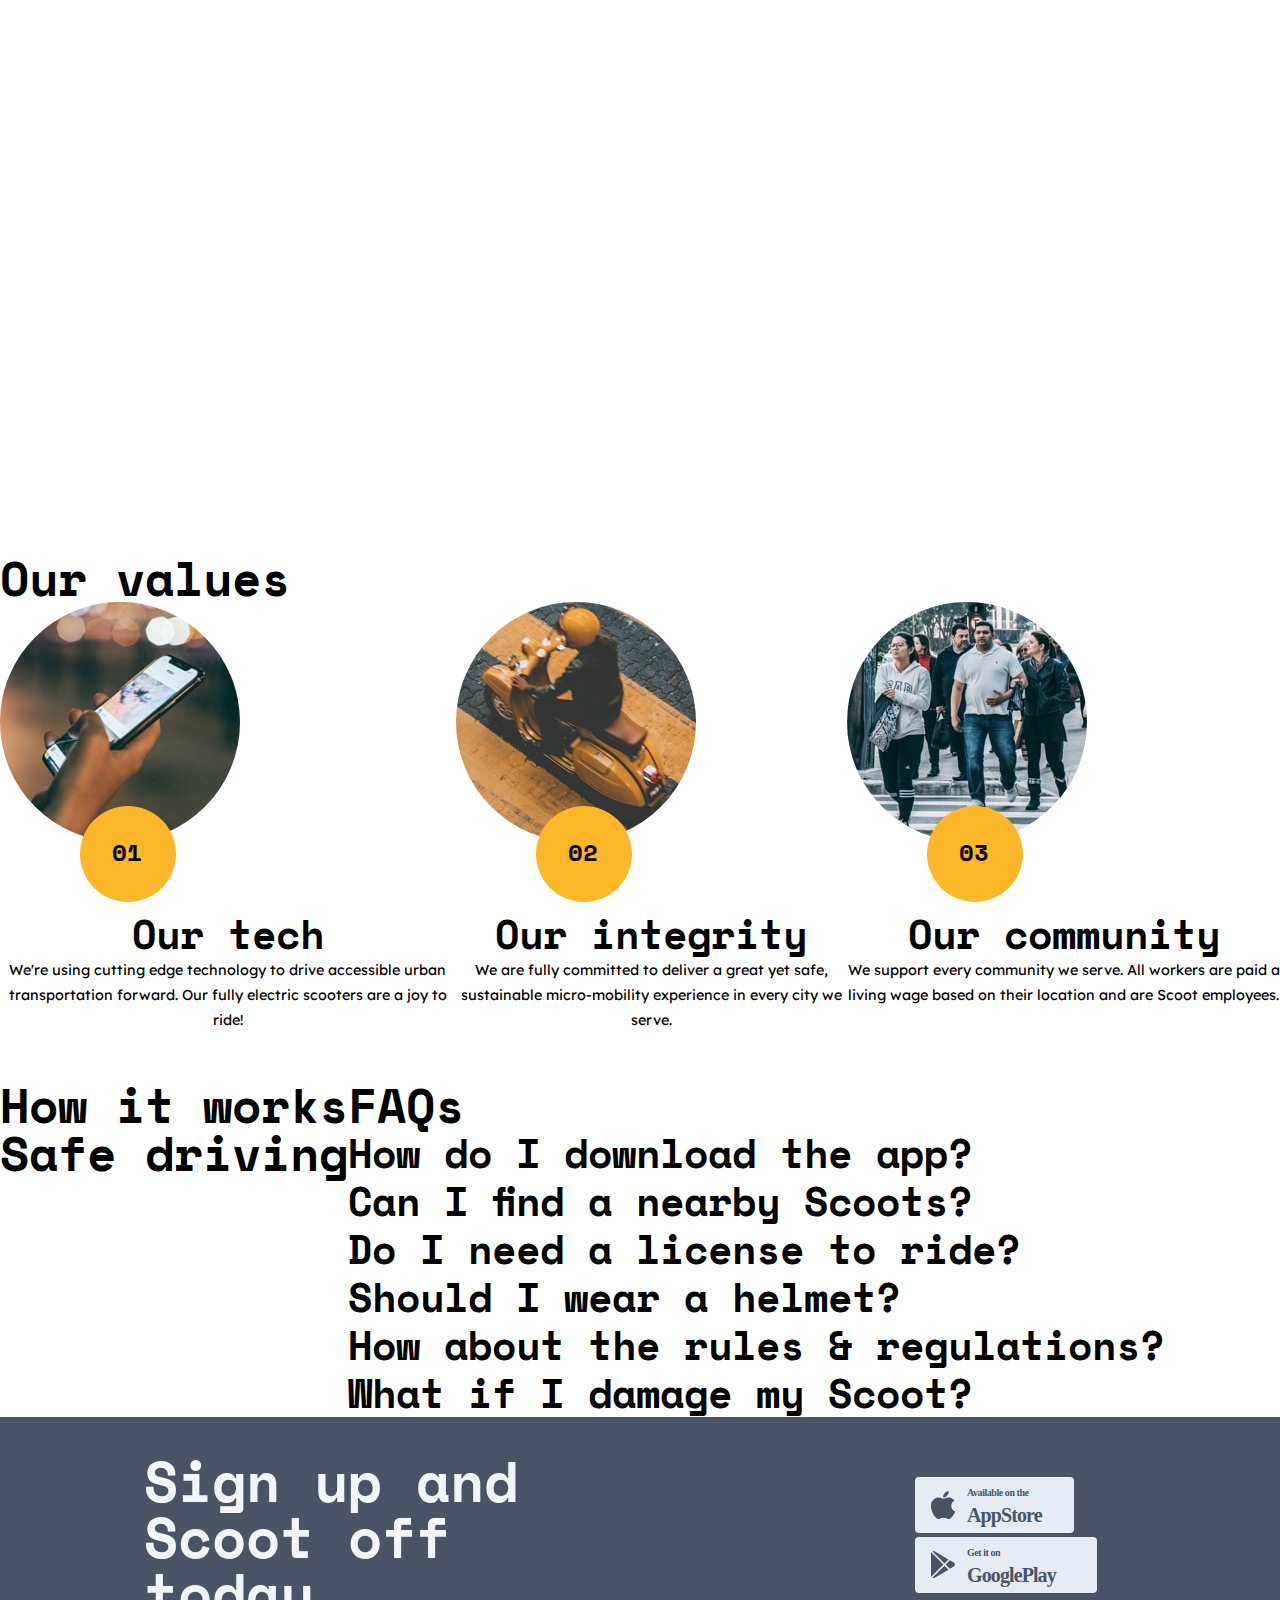
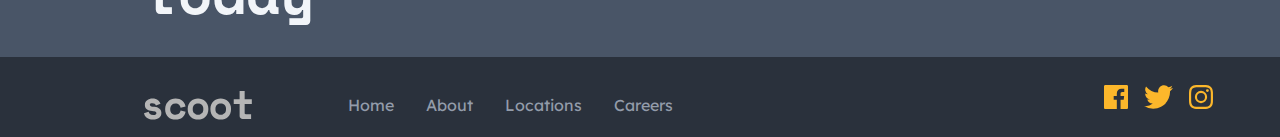
==== commit d5e3deb6: "Continue building Values Section of about.html" ====
--- a/about.html
+++ b/about.html
@@ -90,40 +90,58 @@
     <section class="values">
       <h2 values>Our values</h2>
       <div class="values-cards">
-        <div class="values-1">
+        <div class="values-1">          
           <div class="values-img-1">
             <img src="./assets/images/our-tech.jpg" alt="iPhone">
           </div>
-          <h4>01</h4>
-          <h3>Our tech</h3>
+          <div class="values-number">
+            <h4>01</h4> 
+          </div>
+          
+          <div class="values-text">
+            <h3>Our tech</h3>
           <p>
             We&apos;re using cutting edge technology to drive accessible urban
             transportation forward. Our fully electric scooters are a joy to ride!
           </p>
+          </div>
+          
         </div>
   
         <div class="values-2">
           <div class="values-img-2">
             <img src="./assets/images/our-integrity.jpg" alt="scooter">
           </div>
+          <div class="values-number">
           <h4>02</h4>
-          <h3>Our integrity</h3>
+          </div>
+
+          <div class="values-text">
+            <h3>Our integrity</h3>
           <p>
             We are fully committed to deliver a great yet safe, sustainable
             micro-mobility experience in every city we serve.
           </p>
+          </div>
+          
         </div>
   
         <div class="values-3">
           <div class="values-img-3">
             <img src="./assets/images/our-community.jpg" alt="community of people">
           </div>
+          <div class="values-number">
           <h4>03</h4>
-          <h3>Our community</h3>
+          </div>
+
+          <div class="values-text">
+            <h3>Our community</h3>
           <p>
             We support every community we serve. All workers are paid a living
             wage based on their location and are Scoot employees.
           </p>
+          </div>
+          
         </div>
       </div>
       
--- a/css/style.css
+++ b/css/style.css
@@ -527,19 +527,23 @@
 .values-2 img,
 .values-3 img {
   border-radius: 50%;
-  z-index: 0;
-}
-
-.values-1 h4,
-.values-2 h4,
-.values-3 h4 {
+  z-index: -9999;
+  position: relative;
+}
+
+.values-number {
   height: 2rem;
   width: 2rem;
   padding: 2rem;
   background: var(--yellow);
   border-radius: 50%;
-  margin: -4rem 5rem;
+  margin: -2.5rem 5rem;
   z-index: 9999;
+}
+
+.values-text {
+  text-align: center;
+  margin: 3rem 0;
 }
 
 /* Arrows */
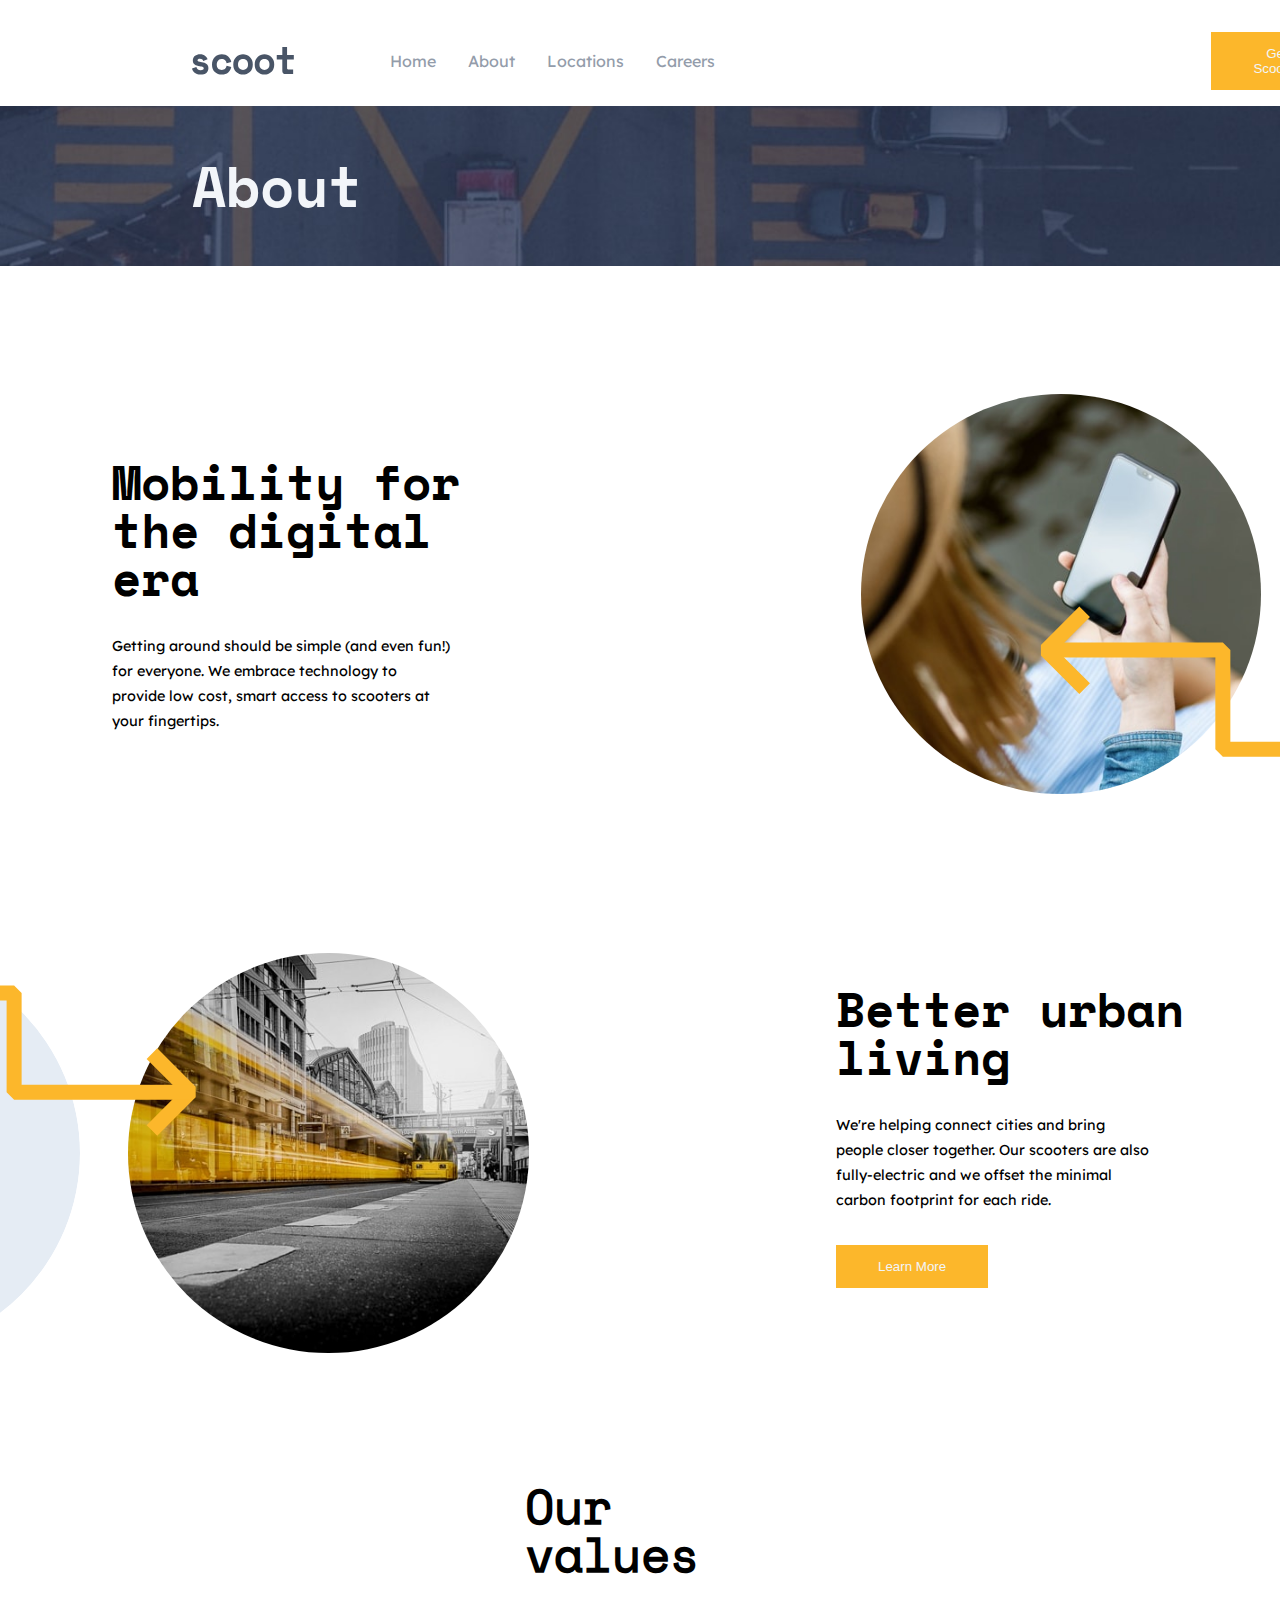
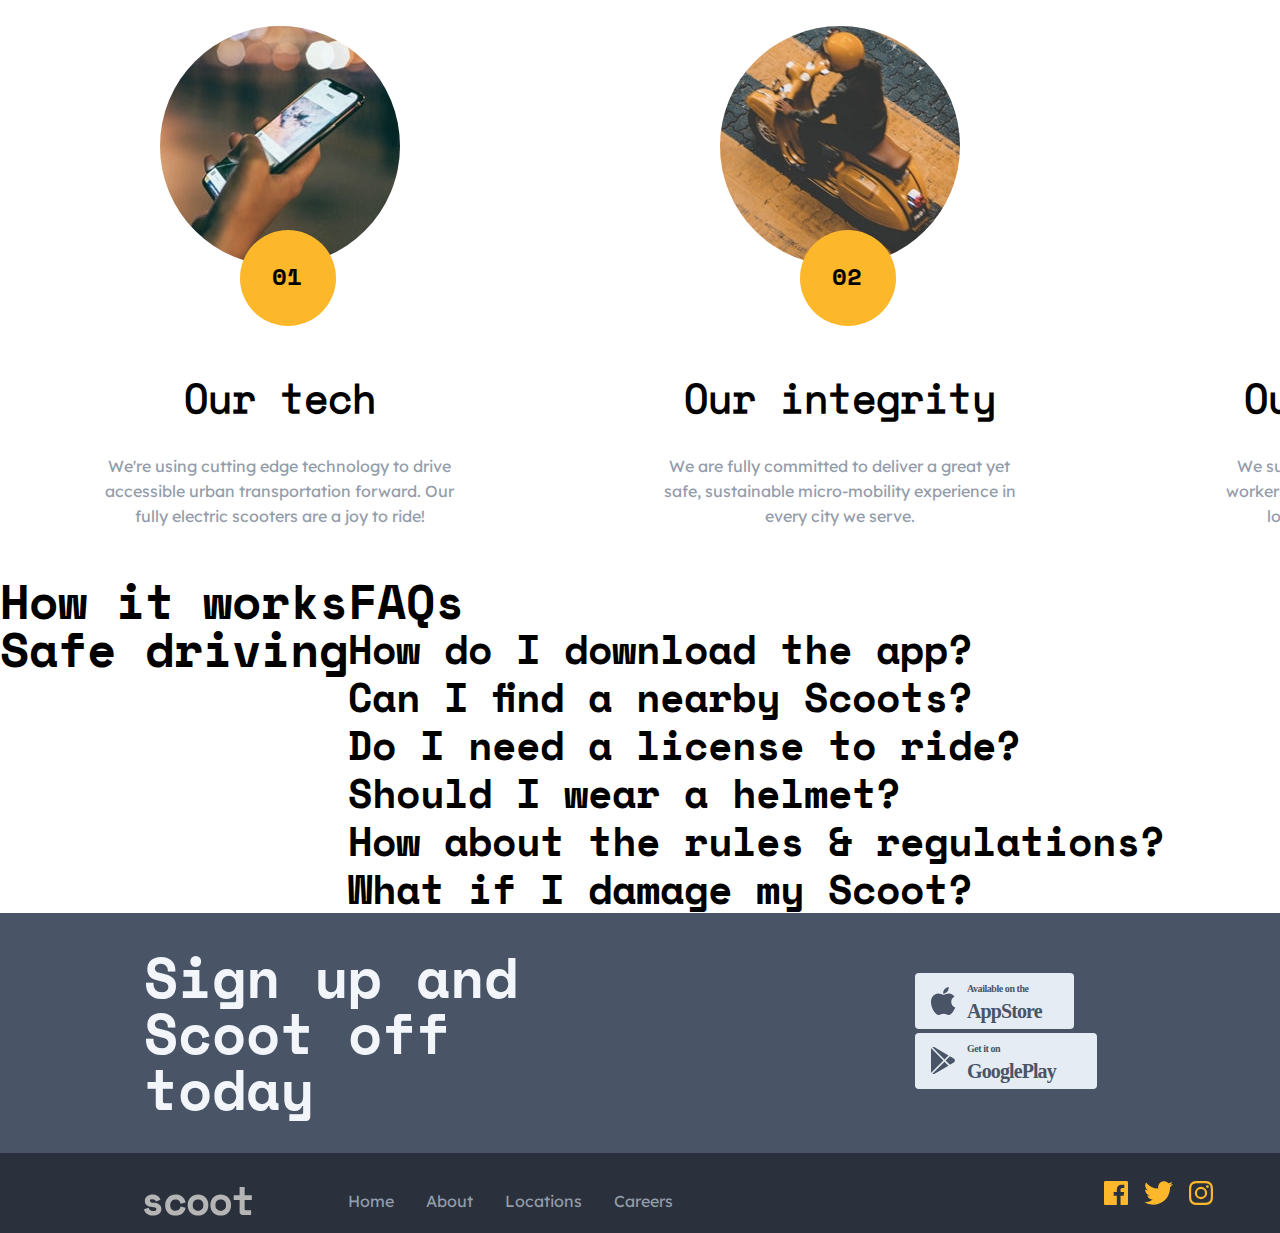
==== commit 957fa881: "Finish building Values Section of about.html" ====
--- a/about.html
+++ b/about.html
@@ -88,10 +88,10 @@
     </section>
 
     <section class="values">
-      <h2 values>Our values</h2>
+      <h2>Our values</h2>
       <div class="values-cards">
         <div class="values-1">          
-          <div class="values-img-1">
+          <div class="values-img">
             <img src="./assets/images/our-tech.jpg" alt="iPhone">
           </div>
           <div class="values-number">
@@ -109,7 +109,7 @@
         </div>
   
         <div class="values-2">
-          <div class="values-img-2">
+          <div class="values-img">
             <img src="./assets/images/our-integrity.jpg" alt="scooter">
           </div>
           <div class="values-number">
@@ -127,7 +127,7 @@
         </div>
   
         <div class="values-3">
-          <div class="values-img-3">
+          <div class="values-img">
             <img src="./assets/images/our-community.jpg" alt="community of people">
           </div>
           <div class="values-number">
--- a/css/style.css
+++ b/css/style.css
@@ -317,7 +317,7 @@
 /* Benefits Section */
 .benefits-section {
   overflow: hidden;
-  height: 110rem;
+  height: 65rem;
 }
 
 .text-left {
@@ -518,7 +518,13 @@
   }
 }
 
-/* Values */
+/* Values Section */
+.values h2 {
+  font-family: 'Spacemono-Regular';
+  width: 18%;
+  margin: 3rem auto;
+}
+
 .values-cards {
   display: flex;
 }
@@ -537,13 +543,28 @@
   padding: 2rem;
   background: var(--yellow);
   border-radius: 50%;
-  margin: -2.5rem 5rem;
+  margin: -2.5rem 0 0 15rem;
   z-index: 9999;
 }
 
 .values-text {
   text-align: center;
-  margin: 3rem 0;
+  margin: 3rem auto;
+  width: 68%;
+}
+
+.values-text h3 {
+  font-family: 'Spacemono-Regular';
+  margin-bottom: 2rem;
+}
+
+.values-text p {
+  font-size: 1rem;
+  color: var(--dim-grey);
+}
+
+.values-img {
+  margin: 0 10rem;
 }
 
 /* Arrows */
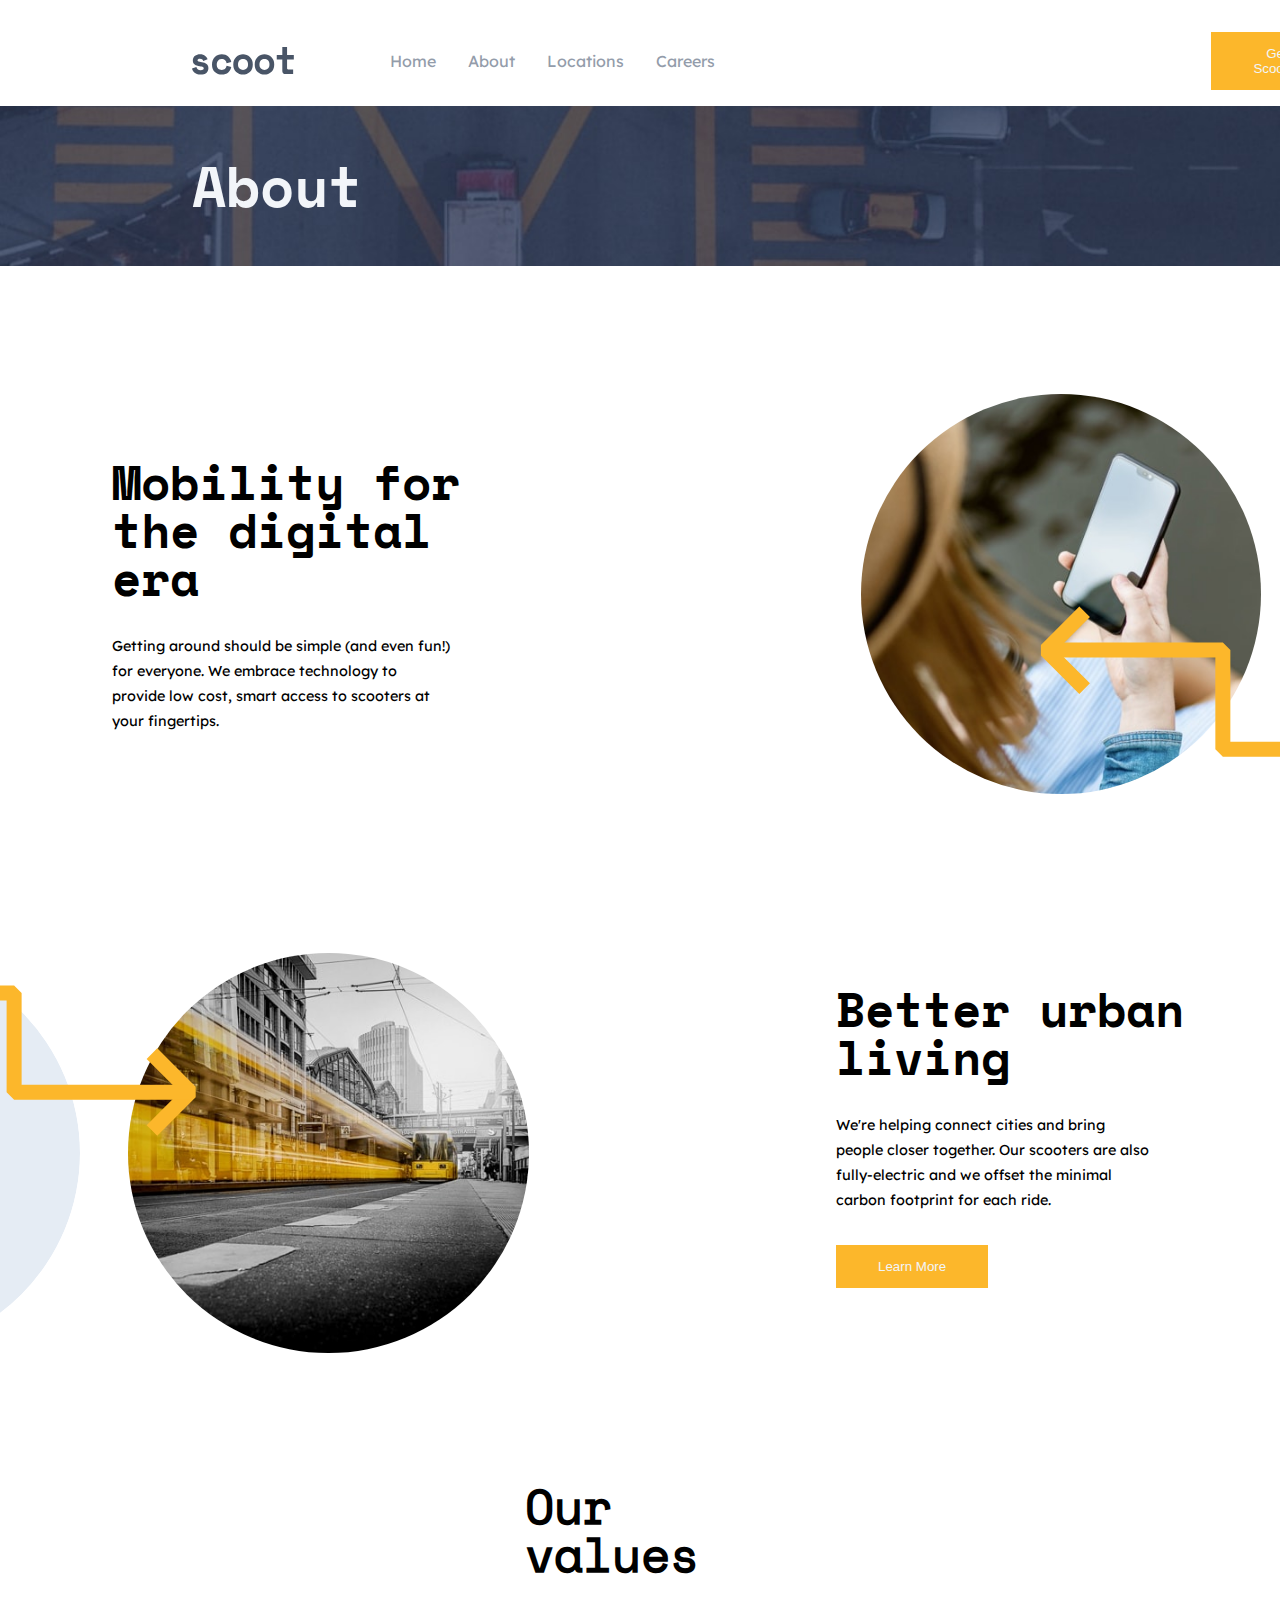
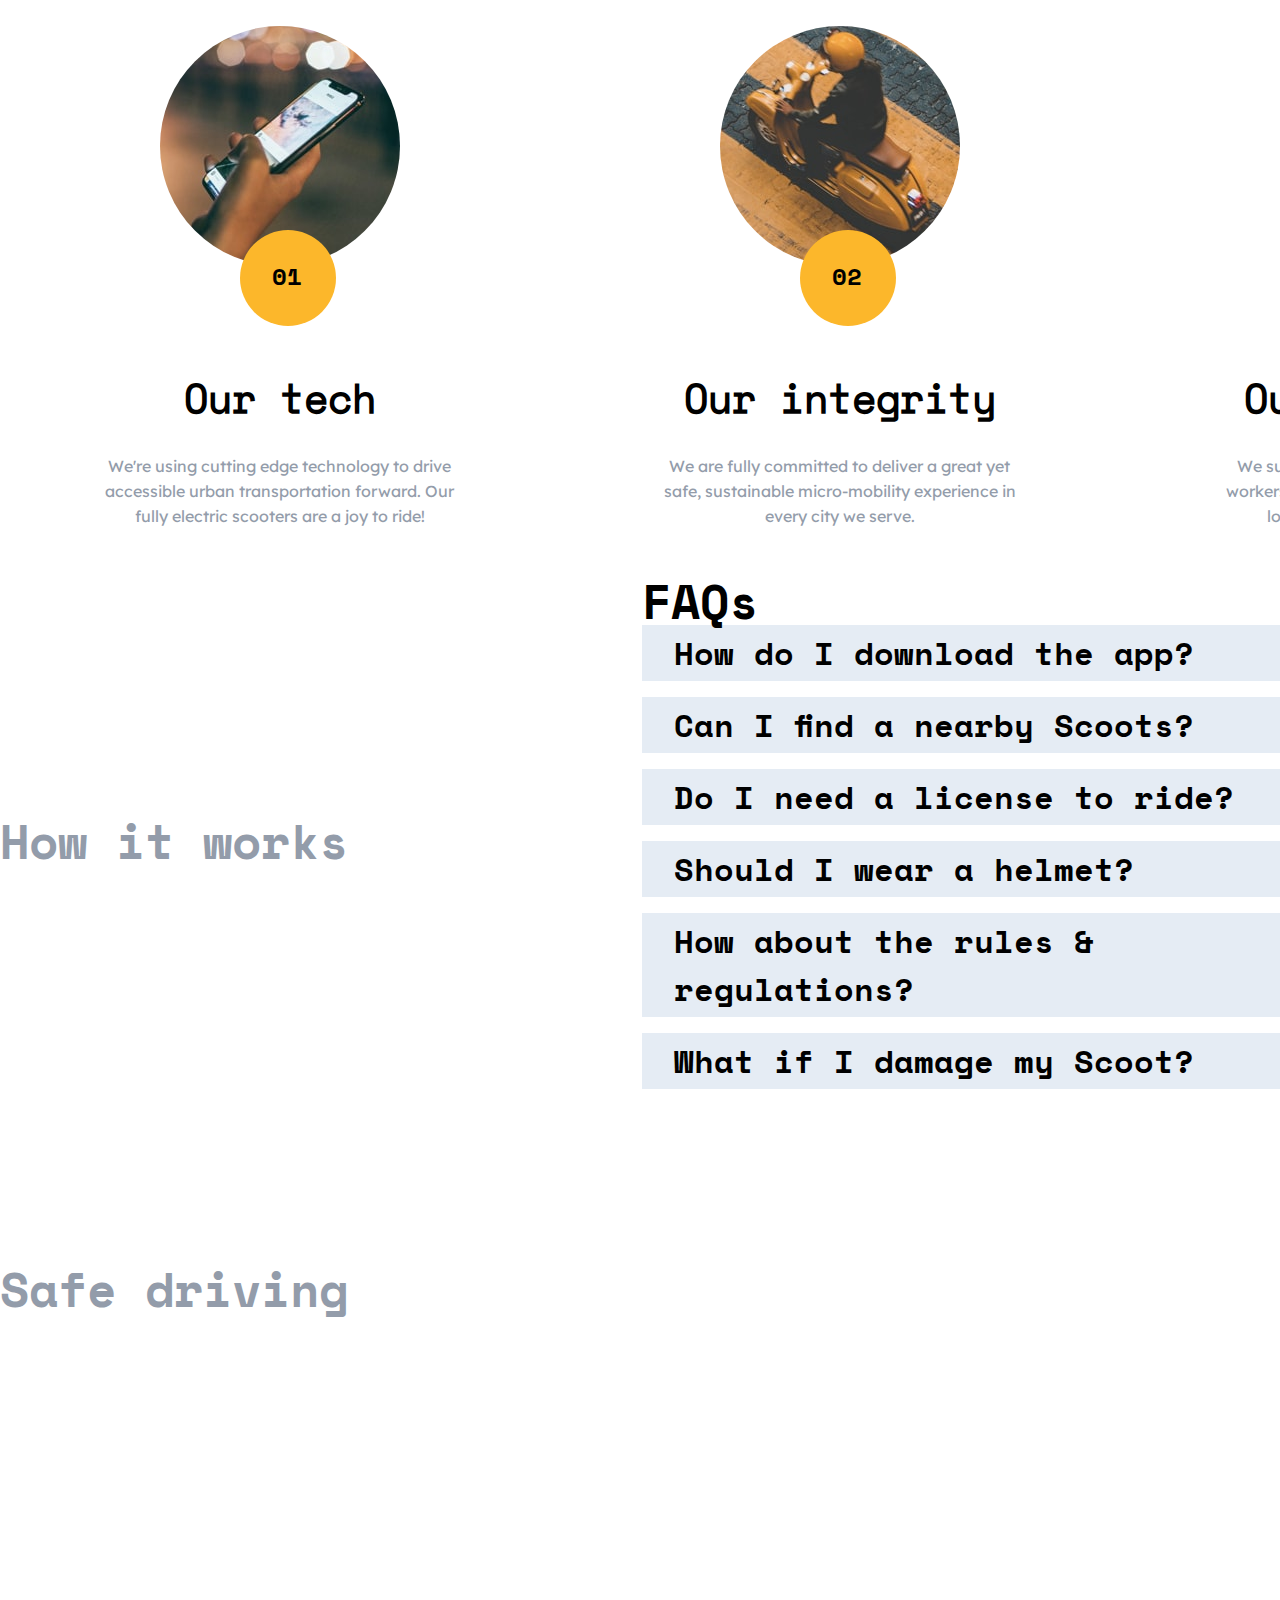
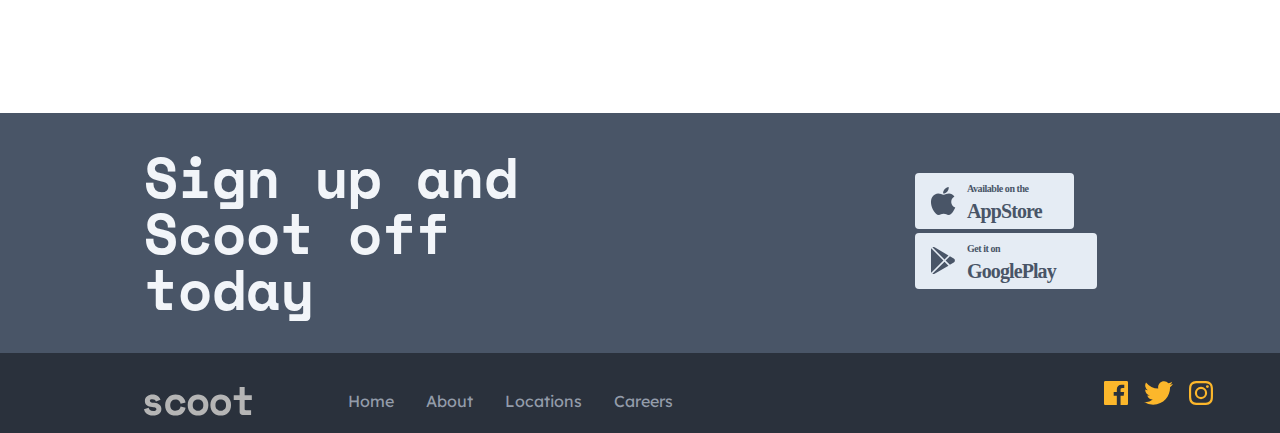
==== commit c8a3d17f: "Continue building FAQ Accordian for about.html" ====
--- a/about.html
+++ b/about.html
@@ -159,15 +159,19 @@
         <div class="accordian">          
             <div class="questions-right">
               <ul>
-                <li class="question-title" id="question-title-1">
-                  <h3>How do I download the app?</h3>
-                </li>
-                <li class="question-responses" id="responses-card-1">
-                    <p>To download the Scoot app, you
-                      can search “Scoot” in both the App and Google Play stores. An even simpler
-                      way to do it would be to click the relevant link at the bottom of this page
-                      and you&apos;ll be re-directed to the correct page</p>
-                    </li>
+                <div class="question">
+                  <li class="question-title" id="question-title-1">
+                    <h3>How do I download the app?</h3>
+                  </li>
+                  <li class="question-responses" id="responses-card-1">
+                      <p>To download the Scoot app, you
+                        can search “Scoot” in both the App and Google Play stores. An even simpler
+                        way to do it would be to click the relevant link at the bottom of this page
+                        and you&apos;ll be re-directed to the correct page</p>
+                      </li>
+                </div>
+                
+                <div class="question">
                   <li class="question-title" id="question-title-2">
                     <h3>Can I find a nearby
                       Scoots?</h3>
@@ -179,6 +183,9 @@
                       extra useful information.
                     </p>
                   </li>
+                </div>
+                  
+                <div class="question">
                   <li class="question-title" id="question-title-3">
                     <h3>Do I need a license to ride?</h3>
                   </li>
@@ -189,20 +196,26 @@
     be able to ride our Scoots.
                     </p>
                   </li>
+                </div>
+                  
                 </li>
               </ul>
               <!-- END Questions-Right-1 -->
 
               <ul>
-                <li class="question-title" id="question-title-1">
-                  <h3>Should I wear a helmet?</h3>
-                </li>
-                <li class="question-responses" id="responses-card-1">
-                    <p> Yes, please
-                      do! All cities have different laws. But we strongly strongly strongly
-                      recommend always wearing a helmet regardless of the local laws. We like you
-                      and we want you to be as safe as possible while Scooting.</p>
-                    </li>
+                <div class="question">
+                  <li class="question-title" id="question-title-1">
+                    <h3>Should I wear a helmet?</h3>
+                  </li>
+                  <li class="question-responses" id="responses-card-1">
+                      <p> Yes, please
+                        do! All cities have different laws. But we strongly strongly strongly
+                        recommend always wearing a helmet regardless of the local laws. We like you
+                        and we want you to be as safe as possible while Scooting.</p>
+                      </li>
+                </div>
+                
+                <div class="question">
                   <li class="question-title" id="question-title-2">
                     <h3>How about the
                     rules & regulations?</h3>
@@ -215,6 +228,9 @@
                       buildings or get in people's way.
                     </p>
                   </li>
+                </div>
+
+                <div class="question">
                   <li class="question-title" id="question-title-3">
                     <h3> What if I damage my Scoot?</h3>
                   </li>
@@ -226,6 +242,8 @@
                       or you can sign up for annual insurance if you're a regular Scooter.
                     </p>
                   </li>
+                </div> 
+                  
                 </div>
               </ul>
               <!-- END Questions-Right-2 -->
--- a/css/style.css
+++ b/css/style.css
@@ -217,12 +217,39 @@
 }
 
 /* FAQ Accordian */
+
 .faq {
   display: flex;
 }
 
-ul li {
+.accordian-wrapper {
+  overflow: auto;
+}
+
+.section-headings h2 {
+  color: var(--dim-grey);
+  width: 95%;
+  margin: 15rem 25rem 25rem 0;
+}
+
+.question {
+  margin-bottom: 1rem;
+}
+
+.questions-right h3 {
+  font-size: 2rem;
+}
+
+.questions-right p {
+  width: 70%;
+  font-size: 1rem;
+  margin-bottom: 2rem;
+}
+
+.accordian ul li {
   list-style: none;
+  background-color: var(--light-grey);
+  padding: 0.25rem 2rem;
 }
 
 .faq li.question-responses {
